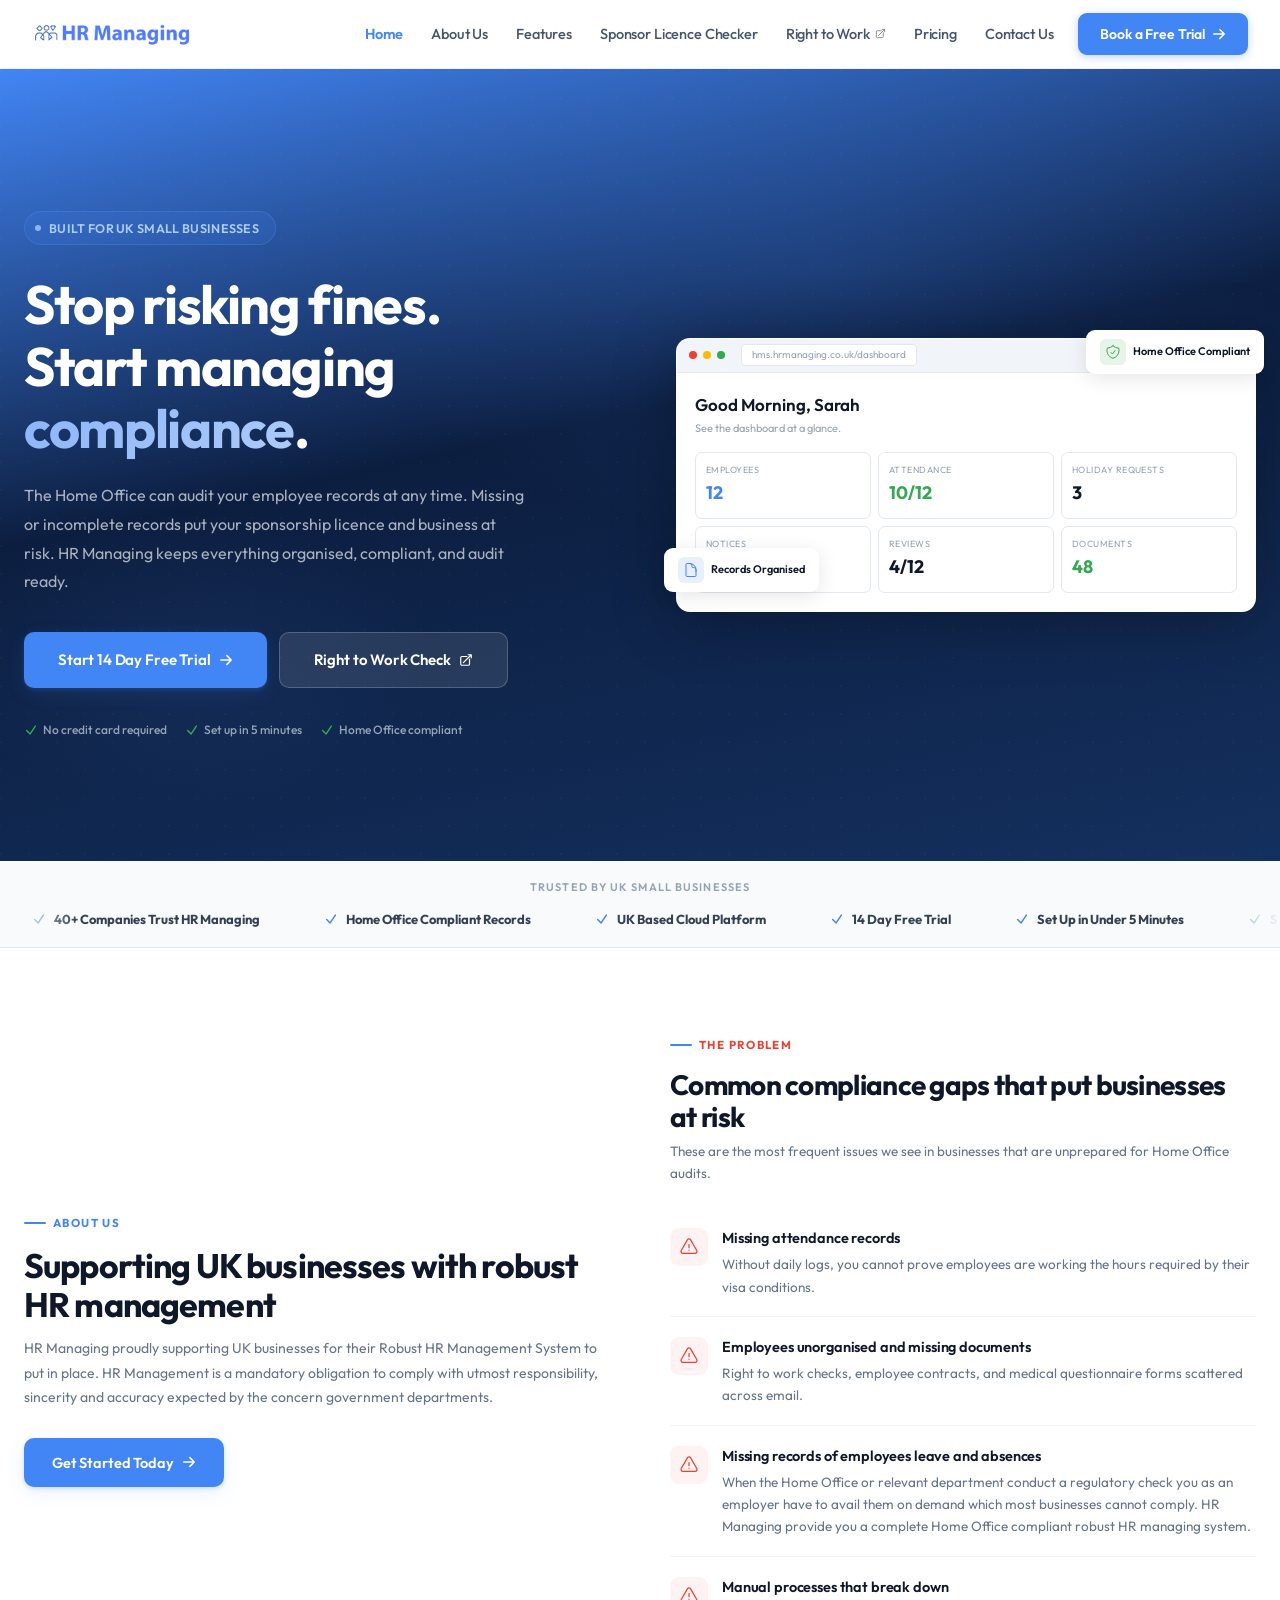
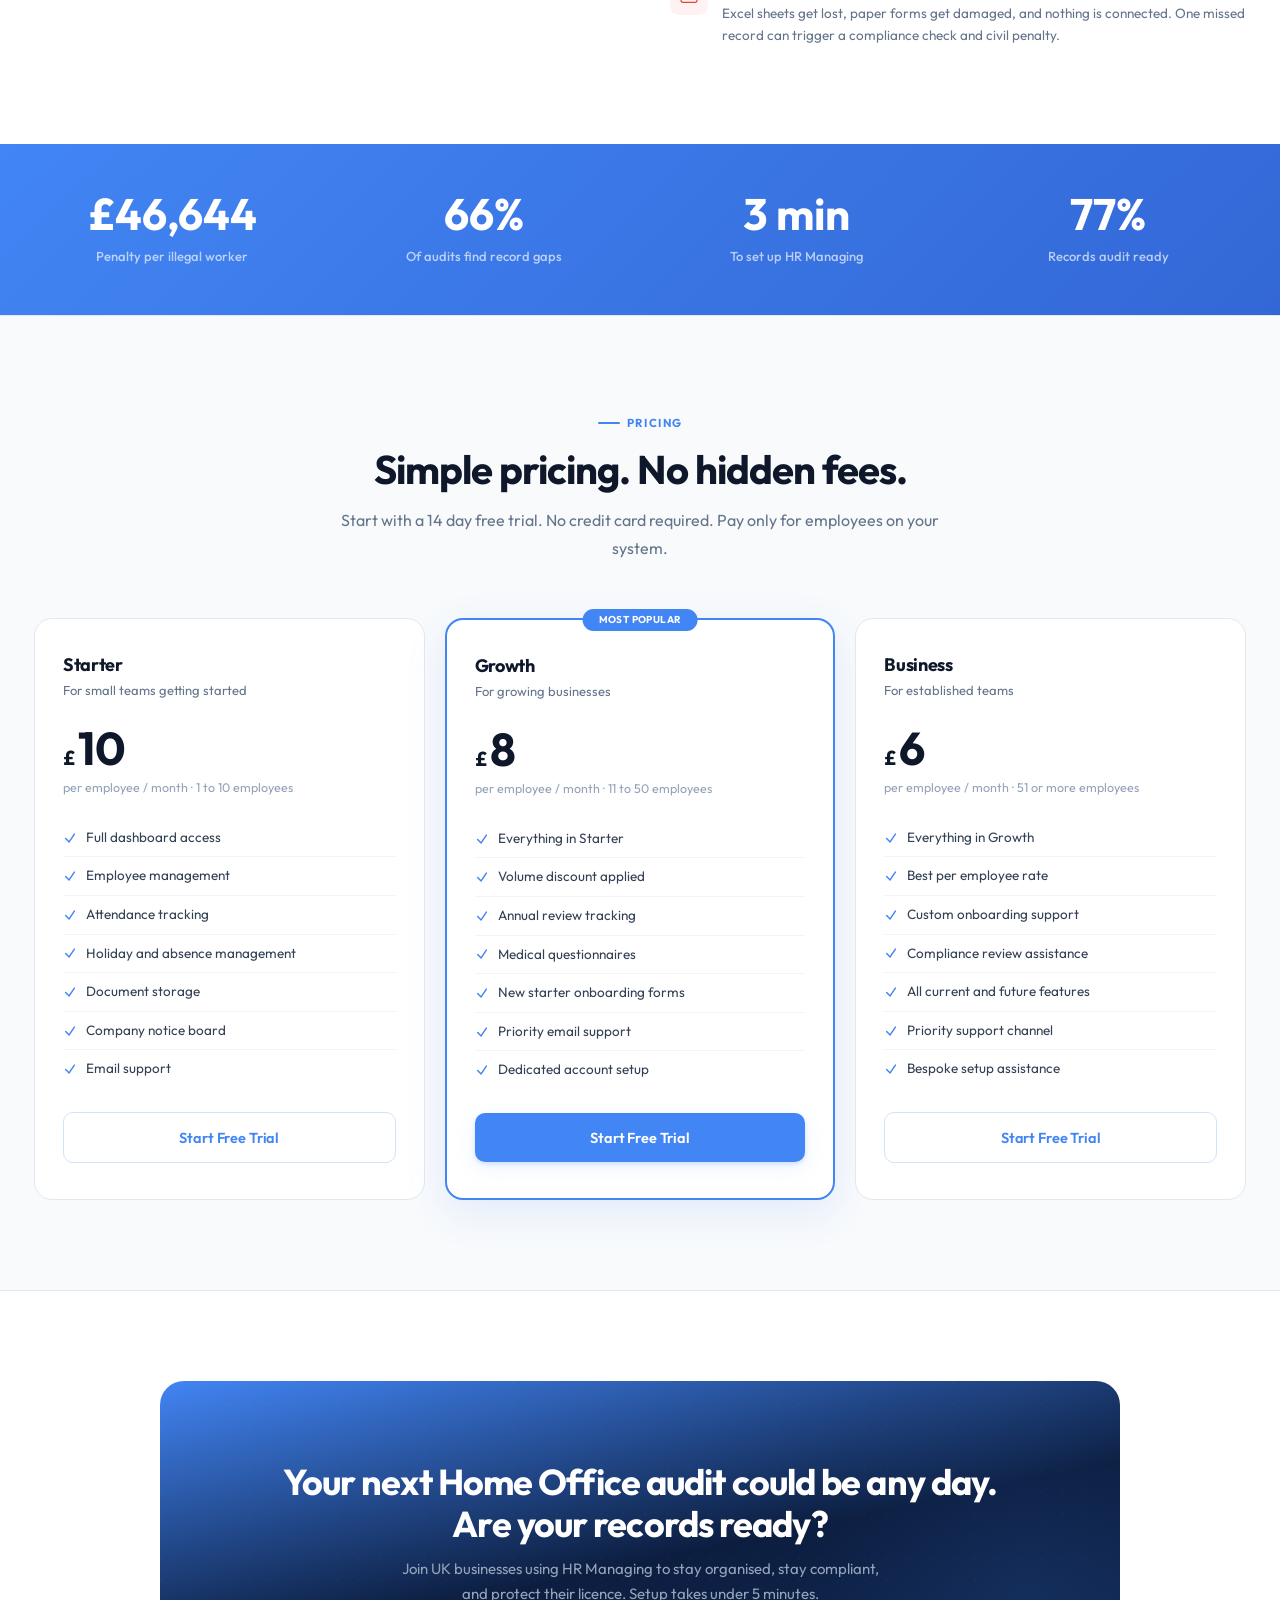
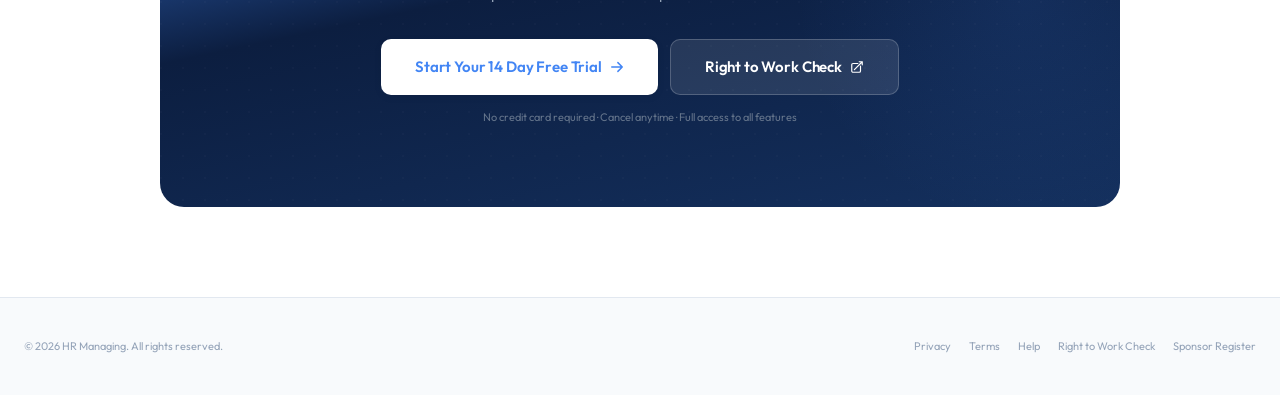
==== index.html @ 63aac0b7 "changed the tittle" ====
<!DOCTYPE html>
<html lang="en">
<head>
<meta charset="UTF-8">
<meta name="viewport" content="width=device-width, initial-scale=1.0">
<meta name="description" content="HR Managing - Home Office Compliant HR Software for UK Small Businesses. Track employees, attendance, holidays, and documents in one simple dashboard.">
<title>HR Managing - Home Office Compliant HR Software Built to support UK businesses</title>

<link rel="icon" href="favicon.png">

<!-- FONTS: Outfit — premium geometric sans, distinctive character similar to Qatar Airways' Jotia -->
<link rel="preconnect" href="https://fonts.googleapis.com">
<link rel="preconnect" href="https://fonts.gstatic.com" crossorigin>
<link href="https://fonts.googleapis.com/css2?family=Outfit:wght@300;400;500;600;700;800&display=swap" rel="stylesheet">

<link rel="stylesheet" href="css/style.css">
</head>
<body>

<!-- ═══════════════════════════════════════════════════════════
     SVG ICON DEFINITIONS (reusable via <use>)
     ═══════════════════════════════════════════════════════════ -->
<svg style="display:none" xmlns="http://www.w3.org/2000/svg">
  <symbol id="i-check" viewBox="0 0 24 24" fill="none" stroke="currentColor" stroke-width="2.5" stroke-linecap="round" stroke-linejoin="round"><path d="M4.5 12.75l6 6 9-13.5"/></symbol>
  <symbol id="i-arrow" viewBox="0 0 24 24" fill="none" stroke="currentColor" stroke-width="2.5" stroke-linecap="round" stroke-linejoin="round"><path d="M13.5 4.5L21 12m0 0l-7.5 7.5M21 12H3"/></symbol>
  <symbol id="i-ext" viewBox="0 0 24 24" fill="none" stroke="currentColor" stroke-width="2" stroke-linecap="round" stroke-linejoin="round"><path d="M13.5 6H5.25A2.25 2.25 0 003 8.25v10.5A2.25 2.25 0 005.25 21h10.5A2.25 2.25 0 0018 18.75V10.5m-10.5 6L21 3m0 0h-5.25M21 3v5.25"/></symbol>
  <symbol id="i-chev" viewBox="0 0 24 24" fill="none" stroke="currentColor" stroke-width="2" stroke-linecap="round" stroke-linejoin="round"><path d="M19.5 8.25l-7.5 7.5-7.5-7.5"/></symbol>
  <symbol id="i-warn" viewBox="0 0 24 24" fill="none" stroke="currentColor" stroke-width="1.5" stroke-linecap="round" stroke-linejoin="round"><path d="M12 9v3.75m-9.303 3.376c-.866 1.5.217 3.374 1.948 3.374h14.71c1.73 0 2.813-1.874 1.948-3.374L13.949 3.378c-.866-1.5-3.032-1.5-3.898 0L2.697 16.126zM12 15.75h.007v.008H12v-.008z"/></symbol>
  <symbol id="i-shield" viewBox="0 0 24 24" fill="none" stroke="currentColor" stroke-width="1.5" stroke-linecap="round" stroke-linejoin="round"><path d="M9 12.75L11.25 15 15 9.75m-3-7.036A11.959 11.959 0 013.598 6 11.99 11.99 0 003 9.749c0 5.592 3.824 10.29 9 11.623 5.176-1.332 9-6.03 9-11.622 0-1.31-.21-2.571-.598-3.751h-.152c-3.196 0-6.1-1.248-8.25-3.285z"/></symbol>
  <symbol id="i-doc" viewBox="0 0 24 24" fill="none" stroke="currentColor" stroke-width="1.5" stroke-linecap="round" stroke-linejoin="round"><path d="M19.5 14.25v-2.625a3.375 3.375 0 00-3.375-3.375h-1.5A1.125 1.125 0 0113.5 7.125v-1.5a3.375 3.375 0 00-3.375-3.375H8.25m2.25 0H5.625c-.621 0-1.125.504-1.125 1.125v17.25c0 .621.504 1.125 1.125 1.125h12.75c.621 0 1.125-.504 1.125-1.125V11.25a9 9 0 00-9-9z"/></symbol>
  <symbol id="i-employees" viewBox="0 0 24 24" fill="none" stroke="currentColor" stroke-width="1.5" stroke-linecap="round" stroke-linejoin="round"><path d="M15 19.128a9.38 9.38 0 002.625.372 9.337 9.337 0 004.121-.952 4.125 4.125 0 00-7.533-2.493M15 19.128v-.003c0-1.113-.285-2.16-.786-3.07M15 19.128v.106A12.318 12.318 0 018.624 21c-2.331 0-4.512-.645-6.374-1.766l-.001-.109a6.375 6.375 0 0111.964-3.07M12 6.375a3.375 3.375 0 11-6.75 0 3.375 3.375 0 016.75 0zm8.25 2.25a2.625 2.625 0 11-5.25 0 2.625 2.625 0 015.25 0z"/></symbol>
  <symbol id="i-clock" viewBox="0 0 24 24" fill="none" stroke="currentColor" stroke-width="1.5" stroke-linecap="round" stroke-linejoin="round"><path d="M12 6v6h4.5m4.5 0a9 9 0 11-18 0 9 9 0 0118 0z"/></symbol>
  <symbol id="i-calendar" viewBox="0 0 24 24" fill="none" stroke="currentColor" stroke-width="1.5" stroke-linecap="round" stroke-linejoin="round"><path d="M6.75 3v2.25M17.25 3v2.25M3 18.75V7.5a2.25 2.25 0 012.25-2.25h13.5A2.25 2.25 0 0121 7.5v11.25m-18 0A2.25 2.25 0 005.25 21h13.5A2.25 2.25 0 0021 18.75m-18 0v-7.5A2.25 2.25 0 015.25 9h13.5A2.25 2.25 0 0121 11.25v7.5"/></symbol>
  <symbol id="i-review" viewBox="0 0 24 24" fill="none" stroke="currentColor" stroke-width="1.5" stroke-linecap="round" stroke-linejoin="round"><path d="M9 12.75L11.25 15 15 9.75M21 12c0 1.268-.63 2.39-1.593 3.068a3.745 3.745 0 01-1.043 3.296 3.745 3.745 0 01-3.296 1.043A3.745 3.745 0 0112 21c-1.268 0-2.39-.63-3.068-1.593a3.746 3.746 0 01-3.296-1.043 3.745 3.745 0 01-1.043-3.296A3.745 3.745 0 013 12c0-1.268.63-2.39 1.593-3.068a3.745 3.745 0 011.043-3.296 3.746 3.746 0 013.296-1.043A3.746 3.746 0 0112 3c1.268 0 2.39.63 3.068 1.593a3.746 3.746 0 013.296 1.043 3.746 3.746 0 011.043 3.296A3.745 3.745 0 0121 12z"/></symbol>
  <symbol id="i-medical" viewBox="0 0 24 24" fill="none" stroke="currentColor" stroke-width="1.5" stroke-linecap="round" stroke-linejoin="round"><path d="M21 8.25c0-2.485-2.099-4.5-4.688-4.5-1.935 0-3.597 1.126-4.312 2.733-.715-1.607-2.377-2.733-4.313-2.733C5.1 3.75 3 5.765 3 8.25c0 7.22 9 12 9 12s9-4.78 9-12z"/></symbol>
  <symbol id="i-notice" viewBox="0 0 24 24" fill="none" stroke="currentColor" stroke-width="1.5" stroke-linecap="round" stroke-linejoin="round"><path d="M10.34 15.84c-.688-.06-1.386-.09-2.09-.09H7.5a4.5 4.5 0 110-9h.75c.704 0 1.402-.03 2.09-.09m0 9.18c.253.962.584 1.892.985 2.783.247.55.06 1.21-.463 1.511l-.657.38c-.551.318-1.26.117-1.527-.461a20.845 20.845 0 01-1.44-4.282m3.102.069a18.03 18.03 0 01-.59-4.59c0-1.586.205-3.124.59-4.59m0 9.18a23.848 23.848 0 018.835 2.535M10.34 6.66a23.847 23.847 0 008.835-2.535m0 0A23.74 23.74 0 0018.795 3m.38 1.125a23.91 23.91 0 011.014 5.395m-1.014 8.855c-.118.38-.245.754-.38 1.125m.38-1.125a23.91 23.91 0 001.014-5.395m0-3.46c.495.413.811 1.035.811 1.73 0 .695-.316 1.317-.811 1.73m0-3.46a24.347 24.347 0 010 3.46"/></symbol>
  <symbol id="i-star" viewBox="0 0 24 24" fill="currentColor"><path d="M12 2l3.09 6.26L22 9.27l-5 4.87 1.18 6.88L12 17.77l-6.18 3.25L7 14.14 2 9.27l6.91-1.01L12 2z"/></symbol>
  <symbol id="i-quote" viewBox="0 0 24 24" fill="currentColor" opacity=".07"><path d="M14.017 21v-7.391c0-5.704 3.731-9.57 8.983-10.609l.995 2.151c-2.432.917-3.995 3.638-3.995 5.849h4v10H14.017zM0 21v-7.391c0-5.704 3.731-9.57 8.983-10.609l.995 2.151C7.546 6.068 5.983 8.789 5.983 11H10v10H0z"/></symbol>
  <symbol id="i-menu" viewBox="0 0 24 24" fill="none" stroke="currentColor" stroke-width="2" stroke-linecap="round" stroke-linejoin="round"><path d="M3.75 6.75h16.5M3.75 12h16.5m-16.5 5.25h16.5"/></symbol>
  <symbol id="i-close" viewBox="0 0 24 24" fill="none" stroke="currentColor" stroke-width="2" stroke-linecap="round" stroke-linejoin="round"><path d="M6 18L18 6M6 6l12 12"/></symbol>
</svg>

<!-- ═══════════════ NAV ═══════════════ -->
<nav class="nav">
  <div class="nav-in">
    <a href="index.html" class="logo">
      <img id="site-logo" src="logo.png" alt="HR Managing Logo" class="logo-img">
    </a>
    <div class="nav-links">
      <a href="index.html" class="nl active">Home</a>
      <a href="about.html" class="nl">About Us</a>
      <a href="features.html" class="nl">Features</a>
      <a href="sponsor-checker.html" class="nl">Sponsor Licence Checker</a>
      <a href="https://user-auth.apply-to-visit-or-stay-in-the-uk.homeoffice.gov.uk/auth/realms/ExternalChecker/protocol/openid-connect/auth?redirect_uri=https%3A%2F%2Fright-to-work.service.gov.uk%2Frtw-view%2Fchecker-details%2Fredirection&state=46e5a3be7d4324e58a7e73ad641fcfc8&client_id=external-checker-rtwr&nonce=197c39160ec27401a6d055d435554153&response_type=code&scope=openid%20email%20profile" class="nl" target="_blank" rel="noopener noreferrer">Right to Work <svg width="11" height="11"><use href="#i-ext"/></svg></a>
      <a href="#pricing" class="nl">Pricing</a>
      <a href="contact.html" class="nl">Contact Us</a>
      <a href="https://hms.hrmanaging.co.uk/company-request" class="nav-cta" target="_blank" rel="noopener">Book a Free Trial <svg width="14" height="14"><use href="#i-arrow"/></svg></a>
    </div>
    <button class="mob-tog" onclick="document.getElementById('mob-menu').classList.add('open')" aria-label="Open menu">
      <svg width="22" height="22"><use href="#i-menu"/></svg>
    </button>
  </div>
</nav>

<!-- Mobile menu -->
<div id="mob-menu" class="mob-menu">
  <div class="mob-hdr">
    <div class="logo-text">HR<span>Managing</span></div>
    <button class="mob-close" onclick="document.getElementById('mob-menu').classList.remove('open')" aria-label="Close menu">
      <svg width="22" height="22"><use href="#i-close"/></svg>
    </button>
  </div>
  <a href="index.html" onclick="document.getElementById('mob-menu').classList.remove('open')">Home</a>
  <a href="about.html" onclick="document.getElementById('mob-menu').classList.remove('open')">About Us</a>
  <a href="features.html" onclick="document.getElementById('mob-menu').classList.remove('open')">Features</a>
  <a href="sponsor-checker.html" onclick="document.getElementById('mob-menu').classList.remove('open')">Sponsor Licence Checker</a>
  <a href="https://user-auth.apply-to-visit-or-stay-in-the-uk.homeoffice.gov.uk/auth/realms/ExternalChecker/protocol/openid-connect/auth?redirect_uri=https%3A%2F%2Fright-to-work.service.gov.uk%2Frtw-view%2Fchecker-details%2Fredirection&state=46e5a3be7d4324e58a7e73ad641fcfc8&client_id=external-checker-rtwr&nonce=197c39160ec27401a6d055d435554153&response_type=code&scope=openid%20email%20profile" target="_blank" rel="noopener noreferrer" onclick="document.getElementById('mob-menu').classList.remove('open')">Right to Work ↗</a>
  <a href="#pricing" onclick="document.getElementById('mob-menu').classList.remove('open')">Pricing</a>
  <a href="contact.html" onclick="document.getElementById('mob-menu').classList.remove('open')">Contact Us</a>
  <a href="https://hms.hrmanaging.co.uk/company-request" target="_blank" rel="noopener" style="color:var(--b600);font-weight:700">Book a Free Trial</a>
</div>

<!-- ═══════════════ HERO ═══════════════ -->
<section class="hero">
  <div class="hero-in">
    <div>
      <div class="hero-badge reveal"><div class="hero-dot"></div>Built for UK Small Businesses</div>
      <h1 class="reveal" style="transition-delay:.08s">Stop risking fines.<br>Start managing <em>compliance</em>.</h1>
      <p class="hero-sub reveal" style="transition-delay:.16s">The Home Office can audit your employee records at any time. Missing or incomplete records put your sponsorship licence and business at risk. HR Managing keeps everything organised, compliant, and audit ready.</p>
      <div class="hero-ctas reveal" style="transition-delay:.24s">
        <a href="https://hms.hrmanaging.co.uk/company-request" class="btn bp bl" target="_blank" rel="noopener">Start 14 Day Free Trial <svg width="14" height="14"><use href="#i-arrow"/></svg></a>
        <a href="https://user-auth.apply-to-visit-or-stay-in-the-uk.homeoffice.gov.uk/auth/realms/ExternalChecker/protocol/openid-connect/auth?redirect_uri=https%3A%2F%2Fright-to-work.service.gov.uk%2Frtw-view%2Fchecker-details%2Fredirection&state=46e5a3be7d4324e58a7e73ad641fcfc8&client_id=external-checker-rtwr&nonce=197c39160ec27401a6d055d435554153&response_type=code&scope=openid%20email%20profile" class="btn bg bl" target="_blank" rel="noopener">Right to Work Check <svg width="14" height="14"><use href="#i-ext"/></svg></a>
      </div>
      <div class="hero-trust reveal" style="transition-delay:.32s">
        <div class="ht-item"><svg width="14" height="14"><use href="#i-check"/></svg> No credit card required</div>
        <div class="ht-item"><svg width="14" height="14"><use href="#i-check"/></svg> Set up in 5 minutes</div>
        <div class="ht-item"><svg width="14" height="14"><use href="#i-check"/></svg> Home Office compliant</div>
      </div>
    </div>
    <div class="reveal from-right" style="transition-delay:.12s">
      <div class="hero-vis">
        <div class="hf hf1"><div class="hfi" style="background:#E6F4EA;color:#34A853"><svg width="16" height="16"><use href="#i-shield"/></svg></div>Home Office Compliant</div>
        <div class="hf hf2"><div class="hfi" style="background:#E8F0FE;color:#4285F4"><svg width="16" height="16"><use href="#i-doc"/></svg></div>Records Organised</div>
        <div class="mockup">
          <div class="mk-bar">
            <div class="mk-dot" style="background:#EA4335"></div>
            <div class="mk-dot" style="background:#FBBC04"></div>
            <div class="mk-dot" style="background:#34A853"></div>
            <div class="mk-url">hms.hrmanaging.co.uk/dashboard</div>
          </div>
          <div class="mk-body">
            <div class="mk-greet">Good Morning, Sarah</div>
            <div class="mk-sub">See the dashboard at a glance.</div>
            <div class="mk-grid">
              <div class="mk-card"><div class="mk-card-l">Employees</div><div class="mk-card-v mc-b">12</div></div>
              <div class="mk-card"><div class="mk-card-l">Attendance</div><div class="mk-card-v mc-g">10/12</div></div>
              <div class="mk-card"><div class="mk-card-l">Holiday Requests</div><div class="mk-card-v">3</div></div>
              <div class="mk-card"><div class="mk-card-l">Notices</div><div class="mk-card-v mc-b">2</div></div>
              <div class="mk-card"><div class="mk-card-l">Reviews</div><div class="mk-card-v">4/12</div></div>
              <div class="mk-card"><div class="mk-card-l">Documents</div><div class="mk-card-v mc-g">48</div></div>
            </div>
          </div>
        </div>
      </div>
    </div>
  </div>
</section>

<!-- ═══════════════ TRUST SLIDER ═══════════════ -->
<div class="trust-bar">
  <div class="trust-label">Trusted by UK Small Businesses</div>
  <div style="overflow:hidden">
    <div class="trust-track" id="trust-track"></div>
  </div>
</div>


<!-- ═══════════════ PROBLEM SECTION ═══════════════ -->
<section class="prob-sec" id="about">
  <div class="prob-in">
    <div class="prob-grid">
      <div class="reveal from-right">
        <div class="sec-tag">About Us</div>
        <h2 style="font-size:clamp(22px,3vw,34px);margin-bottom:12px">Supporting UK businesses with robust HR management</h2>
        <p style="font-size:14px;line-height:1.75;color:var(--s500);margin-bottom:28px">HR Managing proudly supporting UK businesses for their Robust HR Management System to put in place. HR Management is a mandatory obligation to comply with utmost responsibility, sincerity and accuracy expected by the concern government departments.</p>
        <a href="https://hms.hrmanaging.co.uk/company-request" class="btn bp" target="_blank" rel="noopener">Get Started Today <svg width="14" height="14"><use href="#i-arrow"/></svg></a>
      </div>
      <div>
        <!-- "THE PROBLEM" heading on the right column above problem items -->
        <div class="prob-right-hdr reveal">
          <div class="sec-tag" style="color:var(--red)">The Problem</div>
          <h3>Common compliance gaps that put businesses at risk</h3>
          <p>These are the most frequent issues we see in businesses that are unprepared for Home Office audits.</p>
        </div>
        <ul class="prob-list" id="prob-list"></ul>
      </div>
    </div>
  </div>
</section>

<!-- ═══════════════ STATS ═══════════════ -->
<div class="stats">
  <div class="stats-in">
    <div class="stat-card reveal"><div class="stat-num" data-count="60000" data-prefix="£">£0</div><div class="stat-label">Penalty per illegal worker</div></div>
    <div class="stat-card reveal" style="transition-delay:.1s"><div class="stat-num" data-count="85" data-suffix="%">0%</div><div class="stat-label">Of audits find record gaps</div></div>
    <div class="stat-card reveal" style="transition-delay:.2s"><div class="stat-num" data-count="5" data-suffix=" min">0 min</div><div class="stat-label">To set up HR Managing</div></div>
    <div class="stat-card reveal" style="transition-delay:.3s"><div class="stat-num" data-count="100" data-suffix="%">0%</div><div class="stat-label">Records audit ready</div></div>
  </div>
</div>









<!-- ═══════════════ PRICING ═══════════════ -->
<div class="sec-bg" id="pricing">
  <div class="sec">
    <div class="sec-hdr reveal">
      <div class="sec-tag">Pricing</div>
      <h2>Simple pricing. No hidden fees.</h2>
      <p>Start with a 14 day free trial. No credit card required. Pay only for employees on your system.</p>
    </div>
    <div class="pg" id="price-grid"></div>
  </div>
</div>



<!-- ═══════════════ CTA ═══════════════ -->
<section class="cta-sec" id="contact">
  <div class="cta-box reveal from-scale">
    <h2>Your next Home Office audit could be any day.<br>Are your records ready?</h2>
    <p>Join UK businesses using HR Managing to stay organised, stay compliant, and protect their licence. Setup takes under 5 minutes.</p>
    <div class="cta-btns">
      <a href="https://hms.hrmanaging.co.uk/company-request" class="btn bw bl" target="_blank" rel="noopener">Start Your 14 Day Free Trial <svg width="14" height="14"><use href="#i-arrow"/></svg></a>
      <a href="https://user-auth.apply-to-visit-or-stay-in-the-uk.homeoffice.gov.uk/auth/realms/ExternalChecker/protocol/openid-connect/auth?redirect_uri=https%3A%2F%2Fright-to-work.service.gov.uk%2Frtw-view%2Fchecker-details%2Fredirection&state=46e5a3be7d4324e58a7e73ad641fcfc8&client_id=external-checker-rtwr&nonce=197c39160ec27401a6d055d435554153&response_type=code&scope=openid%20email%20profile" class="btn bg bl" target="_blank" rel="noopener noreferrer">Right to Work Check <svg width="12" height="12"><use href="#i-ext"/></svg></a>
    </div>
    <div class="cta-note">No credit card required · Cancel anytime · Full access to all features</div>
  </div>
</section>

<!-- ═══════════════ FOOTER ═══════════════ -->
<footer class="footer">
  <div class="footer-in">
    <p>&copy; 2026 HR Managing. All rights reserved.</p>
    <div class="footer-links">
      <a href="privacy.html">Privacy</a>
      <a href="terms.html">Terms</a>
      <a href="help.html">Help</a>
      <a href="https://user-auth.apply-to-visit-or-stay-in-the-uk.homeoffice.gov.uk/auth/realms/ExternalChecker/protocol/openid-connect/auth?redirect_uri=https%3A%2F%2Fright-to-work.service.gov.uk%2Frtw-view%2Fchecker-details%2Fredirection&state=46e5a3be7d4324e58a7e73ad641fcfc8&client_id=external-checker-rtwr&nonce=197c39160ec27401a6d055d435554153&response_type=code&scope=openid%20email%20profile" target="_blank">Right to Work Check</a>
      <a href="https://www.gov.uk/government/publications/register-of-licensed-sponsors-workers" target="_blank">Sponsor Register</a>
    </div>
  </div>
</footer>

<script src="js/main.js"></script>
</body>
</html>
---- css/style.css ----
/* ═══════════════════════════════════════════════════════
   CSS VARIABLES
   ═══════════════════════════════════════════════════════ */
:root {
  /* FONTS: Outfit — premium geometric sans, chosen for its distinctive character similar to Qatar Airways' Jotia */
  --fb: 'Outfit', -apple-system, BlinkMacSystemFont, sans-serif;
  --fd: 'Outfit', sans-serif;

  /* Google Blue #4285F4 primary palette */
  --b600: #4285F4; --b700: #3367D6; --b500: #5E97F6; --b400: #8AB4F8;
  --b300: #AECBFA; --b200: #D2E3FC; --b100: #E8F0FE; --b50: #F1F6FE;
  --b950: #4285F4; --b900: #0D1D3D;
  --s900: #0f172a; --s800: #1e293b; --s700: #334155; --s600: #475569;
  --s500: #64748b; --s400: #94a3b8; --s300: #cbd5e1; --s200: #e2e8f0;
  --s100: #f1f5f9; --s50: #f8fafc;
  /* Google secondary colours */
  --amber: #FBBC04; --green: #34A853; --red: #EA4335; --w: #ffffff;
}

/* ═══════════════════════════════════════════════════════
   RESET & BASE
   ═══════════════════════════════════════════════════════ */
*, *::before, *::after { margin: 0; padding: 0; box-sizing: border-box; }
html { scroll-behavior: smooth; scroll-padding-top: 70px; }
body {
  font-family: var(--fb); color: var(--s900); background: var(--w);
  overflow-x: hidden; -webkit-font-smoothing: antialiased; font-weight: 400;
  line-height: 1.6; font-size: 16px;
}
h1, h2, h3 { font-family: var(--fd); font-weight: 700; letter-spacing: -0.025em; line-height: 1.15; }
h4 { font-family: var(--fd); font-weight: 600; letter-spacing: -0.01em; }
a { color: inherit; }
img { max-width: 100%; display: block; }

/* ═══════════════════════════════════════════════════════
   SCROLL REVEAL ANIMATION
   ═══════════════════════════════════════════════════════ */
.reveal {
  opacity: 0; transform: translateY(44px);
  transition: opacity 0.85s cubic-bezier(.16,1,.3,1), transform 0.85s cubic-bezier(.16,1,.3,1);
}
.reveal.from-left { transform: translateX(-44px); }
.reveal.from-right { transform: translateX(44px); }
.reveal.from-scale { transform: scale(0.94); }
.reveal.visible { opacity: 1; transform: translate(0,0) scale(1); }

/* ═══════════════════════════════════════════════════════
   NAV
   ═══════════════════════════════════════════════════════ */
.nav {
  position: sticky; top: 0; z-index: 200;
  background: rgba(255,255,255,0.95); backdrop-filter: blur(20px);
  border-bottom: 1px solid rgba(0,0,0,0.06); transition: box-shadow .3s;
}
.nav.scrolled { box-shadow: 0 1px 24px rgba(0,0,0,0.07); }
.nav-in {
  max-width: 1280px; margin: 0 auto; padding: 0 32px;
  height: 68px; display: flex; align-items: center; justify-content: space-between;
}

.logo { display: flex; align-items: center; gap: 10px; text-decoration: none; flex-shrink: 0; }
.logo-img { height: 36px; width: auto; object-fit: contain; border-radius: 8px; }
.logo-text { font-family: var(--fd); font-weight: 700; font-size: 20px; color: var(--s900); white-space: nowrap; }
.logo-text span { color: var(--b600); }

.nav-links { display: flex; align-items: center; gap: 2px; }
.nl {
  font-size: 14.5px; font-weight: 500; color: var(--s600); text-decoration: none;
  padding: 7px 13px; border-radius: 8px; transition: all .2s; white-space: nowrap;
  display: inline-flex; align-items: center; gap: 5px; letter-spacing: -0.01em;
}
.nl:hover { color: var(--b600); background: var(--b50); }
.nl.active { color: var(--b600); font-weight: 600; }
.nl svg { width: 11px; height: 11px; opacity: 0.7; }

.nav-cta {
  display: inline-flex; align-items: center; gap: 7px;
  padding: 10px 22px; border-radius: 9px; font-family: var(--fb);
  font-size: 14px; font-weight: 600; text-decoration: none;
  background: var(--b600); color: white; margin-left: 10px;
  transition: all .25s cubic-bezier(.16,1,.3,1);
  box-shadow: 0 2px 8px rgba(66,133,244,.35); border: none; cursor: pointer;
  letter-spacing: -0.01em;
}
.nav-cta:hover { background: var(--b700); transform: translateY(-1px); box-shadow: 0 6px 20px rgba(66,133,244,.4); }
.nav-cta svg { width: 14px; height: 14px; }

.mob-tog { display: none; background: none; border: none; cursor: pointer; color: var(--s700); padding: 4px; }
.mob-menu {
  display: none; position: fixed; inset: 0; background: white; z-index: 300;
  padding: 24px; flex-direction: column; overflow-y: auto;
}
.mob-menu.open { display: flex; }
.mob-hdr { display: flex; justify-content: space-between; align-items: center; margin-bottom: 24px; }
.mob-menu a { display: block; padding: 15px 0; font-size: 16px; font-weight: 500; color: var(--s700); text-decoration: none; border-bottom: 1px solid var(--s100); letter-spacing: -0.01em; }
.mob-close { background: none; border: none; cursor: pointer; color: var(--s700); }

/* ═══════════════════════════════════════════════════════
   BUTTONS
   ═══════════════════════════════════════════════════════ */
.btn {
  display: inline-flex; align-items: center; gap: 8px;
  padding: 13px 28px; border-radius: 10px; font-family: var(--fb);
  font-size: 14.5px; font-weight: 600; text-decoration: none; cursor: pointer;
  border: none; transition: all .3s cubic-bezier(.16,1,.3,1); letter-spacing: -0.01em;
}
.btn svg { width: 14px; height: 14px; }
.bp { background: var(--b600); color: white; box-shadow: 0 2px 4px rgba(66,133,244,.2), 0 6px 20px rgba(66,133,244,.1); }
.bp:hover { background: var(--b700); transform: translateY(-2px); box-shadow: 0 4px 12px rgba(66,133,244,.3), 0 12px 32px rgba(66,133,244,.15); }
.bo { background: transparent; color: var(--b600); border: 1.5px solid var(--b200); }
.bo:hover { border-color: var(--b600); background: var(--b50); transform: translateY(-1px); }
.bw { background: white; color: var(--b600); box-shadow: 0 2px 8px rgba(0,0,0,.06); }
.bw:hover { transform: translateY(-2px); box-shadow: 0 6px 24px rgba(0,0,0,.1); }
.bg { background: rgba(255,255,255,.1); color: white; border: 1px solid rgba(255,255,255,.2); }
.bg:hover { background: rgba(255,255,255,.18); }
.bl { padding: 15px 34px; font-size: 15px; border-radius: 10px; }

/* ═══════════════════════════════════════════════════════
   HERO
   ═══════════════════════════════════════════════════════ */
.hero {
  position: relative; padding: 80px 24px 60px;
  background: linear-gradient(168deg, var(--b950) 0%, #0c1e40 45%, #14305e 100%);
  overflow: hidden; min-height: 88vh; display: flex; align-items: center;
}
.hero::before {
  content: ''; position: absolute; inset: 0;
  background: radial-gradient(ellipse 55% 50% at 65% 25%, rgba(66,133,244,.14) 0%, transparent 70%),
              radial-gradient(ellipse 35% 35% at 15% 75%, rgba(94,151,246,.07) 0%, transparent 55%);
}
.hero::after {
  content: ''; position: absolute; inset: 0;
  background-image: radial-gradient(circle at 1px 1px, rgba(255,255,255,.025) 1px, transparent 0);
  background-size: 28px 28px;
}
.hero-in {
  max-width: 1260px; margin: 0 auto; width: 100%;
  display: grid; grid-template-columns: 1fr 1fr; gap: 72px;
  align-items: center; position: relative; z-index: 1;
}
.hero-badge {
  display: inline-flex; align-items: center; gap: 8px;
  padding: 6px 16px 6px 10px; border-radius: 100px;
  background: rgba(66,133,244,.15); border: 1px solid rgba(94,151,246,.25);
  font-size: 12.5px; font-weight: 600; color: var(--b300); margin-bottom: 28px;
  letter-spacing: .025em; text-transform: uppercase;
}
.hero-dot {
  width: 6px; height: 6px; border-radius: 50%; background: var(--b400);
  animation: dp 2s infinite;
}
@keyframes dp { 0%,100%{opacity:1;transform:scale(1);} 50%{opacity:.3;transform:scale(.7);} }

.hero h1 { font-size: clamp(32px, 4.6vw, 54px); color: white; margin-bottom: 22px; line-height: 1.15; }
.hero h1 em {
  font-style: normal;
  background: linear-gradient(135deg, var(--b400), var(--b300));
  -webkit-background-clip: text; -webkit-text-fill-color: transparent; background-clip: text;
}
.hero-sub { font-size: 16px; line-height: 1.8; color: rgba(255,255,255,0.65); margin-bottom: 36px; max-width: 500px; font-weight: 400; }
.hero-ctas { display: flex; gap: 12px; flex-wrap: wrap; }
.hero-trust { margin-top: 32px; display: flex; align-items: center; gap: 18px; flex-wrap: wrap; }
.ht-item { display: flex; align-items: center; gap: 5px; font-size: 12px; color: var(--s400); font-weight: 500; }
.ht-item svg { color: var(--green); width: 14px; height: 14px; }

/* Hero mockup */
.hero-vis { position: relative; }
.mockup {
  width: 100%; border-radius: 14px; background: white;
  box-shadow: 0 8px 64px rgba(0,0,0,.3); overflow: hidden;
  border: 1px solid rgba(255,255,255,.08);
}
.mk-bar {
  height: 34px; background: var(--s100); border-bottom: 1px solid var(--s200);
  display: flex; align-items: center; padding: 0 12px; gap: 6px;
}
.mk-dot { width: 8px; height: 8px; border-radius: 50%; }
.mk-url {
  margin-left: 10px; font-size: 10px; color: var(--s400);
  background: white; padding: 2px 10px; border-radius: 4px; border: 1px solid var(--s200);
}
.mk-body { padding: 18px; }
.mk-greet { font-family: var(--fd); font-size: 17px; font-weight: 600; color: var(--s900); margin-bottom: 2px; }
.mk-sub { font-size: 11px; color: var(--s400); margin-bottom: 14px; }
.mk-grid { display: grid; grid-template-columns: repeat(3, 1fr); gap: 7px; }
.mk-card { padding: 10px; border-radius: 7px; border: 1px solid var(--s200); }
.mk-card-l { font-size: 9px; color: var(--s400); text-transform: uppercase; letter-spacing: .05em; margin-bottom: 2px; }
.mk-card-v { font-size: 18px; font-weight: 700; }
.mc-b { color: var(--b600); }
.mc-g { color: var(--green); }

.hf {
  position: absolute; padding: 9px 14px; border-radius: 9px; background: white;
  box-shadow: 0 4px 20px rgba(0,0,0,.1); font-size: 11px; font-weight: 600;
  display: flex; align-items: center; gap: 7px; animation: hfl 4s ease-in-out infinite;
}
.hf1 { top: -8px; right: -8px; }
.hf2 { bottom: 20px; left: -12px; animation-delay: 2s; }
@keyframes hfl { 0%,100%{transform:translateY(0);} 50%{transform:translateY(-10px);} }
.hfi {
  width: 26px; height: 26px; border-radius: 6px;
  display: flex; align-items: center; justify-content: center;
}
.hfi svg { width: 16px; height: 16px; }

/* ═══════════════════════════════════════════════════════
   TRUST SLIDER
   ═══════════════════════════════════════════════════════ */
.trust-bar { background: var(--s50); border-bottom: 1px solid var(--s200); padding: 18px 0; overflow: hidden; position: relative; }
.trust-bar::before, .trust-bar::after { content:''; position:absolute; top:0; bottom:0; width:80px; z-index:2; pointer-events:none; }
.trust-bar::before { left:0; background:linear-gradient(90deg, var(--s50), transparent); }
.trust-bar::after { right:0; background:linear-gradient(-90deg, var(--s50), transparent); }
.trust-label { text-align:center; font-size:11px; font-weight:600; color:var(--s400); text-transform:uppercase; letter-spacing:.1em; margin-bottom:12px; }
.trust-track { display:flex; animation:scrollL 35s linear infinite; width:max-content; }
.trust-item { display:flex; align-items:center; gap:8px; padding:0 32px; white-space:nowrap; color:var(--s400); font-size:13px; font-weight:500; }
.trust-item strong { color:var(--s700); }
.trust-item svg { width:14px; height:14px; color:var(--b600); }
@keyframes scrollL { 0%{transform:translateX(0);} 100%{transform:translateX(-50%);} }

/* ═══════════════════════════════════════════════════════
   VIDEO DEMO
   ═══════════════════════════════════════════════════════ */
.video-section { padding: 80px 24px; background: var(--w); }
.video-inner { max-width: 900px; margin: 0 auto; text-align: center; }
.video-wrap {
  position: relative; width: 100%; padding-top: 56.25%; border-radius: 16px;
  overflow: hidden; box-shadow: 0 8px 48px rgba(0,0,0,.12); margin-top: 40px; background: #000;
}
.video-wrap iframe { position: absolute; inset: 0; width: 100%; height: 100%; border: none; }

/* ═══════════════════════════════════════════════════════
   PROBLEM SECTION
   ═══════════════════════════════════════════════════════ */
.prob-sec { background: white; padding: 80px 24px; }
.prob-in { max-width: 1260px; margin: 0 auto; }
.prob-grid { display: grid; grid-template-columns: 1fr 1fr; gap: 60px; align-items: center; }
.prob-list { list-style: none; }
.prob-item { display: flex; gap: 14px; padding: 18px 0; border-bottom: 1px solid var(--s100); transition: all .3s; }
.prob-item:last-child { border: none; }
.prob-item:hover { transform: translateX(4px); }
.prob-ico {
  width: 38px; height: 38px; border-radius: 9px; background: #fef2f2; color: var(--red);
  display: flex; align-items: center; justify-content: center; flex-shrink: 0; margin-top: 2px;
}
.prob-ico svg { width: 20px; height: 20px; }
.prob-t h4 { font-family: var(--fd); font-size: 14.5px; font-weight: 600; margin-bottom: 4px; letter-spacing:-0.01em; }
.prob-t p { font-size: 13.5px; color: var(--s500); line-height: 1.65; }

/* "The Problem" heading on the right column */
.prob-right-hdr { margin-bottom: 24px; }
.prob-right-hdr h3 { font-family: var(--fd); font-size: clamp(20px, 2.4vw, 28px); font-weight: 700; color: var(--s900); margin-bottom: 8px; }
.prob-right-hdr p { font-size: 13.5px; color: var(--s500); line-height: 1.6; }

/* ═══════════════════════════════════════════════════════
   STATS BAR
   ═══════════════════════════════════════════════════════ */
.stats { background: linear-gradient(135deg, var(--b600), var(--b700)); padding: 20px 24px; }
.stats-in { max-width: 1260px; margin: 0 auto; display: grid; grid-template-columns: repeat(4, 1fr); gap: 16px; }
.stat-card { text-align: center; padding: 28px 16px; }
.stat-num {
  font-family: var(--fd); font-size: clamp(32px, 4vw, 44px); font-weight: 700;
  color: white; line-height: 1;
}
.stat-label { font-size: 13px; color: rgba(255,255,255,.65); margin-top: 10px; font-weight: 500; }

/* ═══════════════════════════════════════════════════════
   SHARED SECTION STYLES
   ═══════════════════════════════════════════════════════ */
.sec { padding: 90px 24px; max-width: 1260px; margin: 0 auto; }
.sec-bg { background: var(--s50); border-top: 1px solid var(--s200); border-bottom: 1px solid var(--s200); }
.sec-dark { background: var(--b950); }
.sec-hdr { text-align: center; max-width: 640px; margin: 0 auto 56px; }
.sec-tag {
  display: inline-flex; align-items: center; gap: 7px;
  font-size: 11.5px; font-weight: 700; color: var(--b600);
  text-transform: uppercase; letter-spacing: .12em; margin-bottom: 14px;
}
.sec-tag::before { content:''; width:22px; height:2px; background:var(--b600); border-radius:2px; }
.sec-hdr h2 { font-size: clamp(26px, 3.4vw, 40px); margin-bottom: 14px; }
.sec-hdr p { font-size: 16px; line-height: 1.75; color: var(--s500); }

/* ═══════════════════════════════════════════════════════
   FEATURES
   ═══════════════════════════════════════════════════════ */
.fg { display: grid; grid-template-columns: repeat(4, 1fr); gap: 16px; }
.fc {
  padding: 28px 24px; border-radius: 14px; background: white;
  border: 1px solid var(--s200); transition: all .35s cubic-bezier(.16,1,.3,1);
  position: relative; overflow: hidden; cursor: default;
}
.fc::before {
  content:''; position:absolute; top:0; left:0; right:0; height:3px;
  background:linear-gradient(90deg, var(--b600), var(--b400));
  transform:scaleX(0); transition:transform .4s; transform-origin:left;
}
.fc:hover { border-color:var(--b200); box-shadow:0 8px 32px rgba(66,133,244,.06); transform:translateY(-4px); }
.fc:hover::before { transform:scaleX(1); }
.fc-ico {
  width:42px; height:42px; border-radius:10px; background:var(--b50); color:var(--b600);
  display:flex; align-items:center; justify-content:center; margin-bottom:16px; transition:all .3s;
}
.fc-ico svg { width: 22px; height: 22px; }
.fc:hover .fc-ico { background:var(--b600); color:white; }
.fc h3 { font-family:var(--fd); font-size:14.5px; font-weight:600; margin-bottom:6px; letter-spacing:-0.01em; }
.fc p { font-size:13px; line-height:1.7; color:var(--s500); }

/* ═══════════════════════════════════════════════════════
   SPONSOR COUNTER
   ═══════════════════════════════════════════════════════ */
.sponsor-sec {
  background:var(--b950); padding:60px 24px; text-align:center;
  position:relative; overflow:hidden;
}
.sponsor-sec::before {
  content:''; position:absolute; inset:0;
  background:radial-gradient(circle at 50% 50%, rgba(66,133,244,.08), transparent 60%);
}
.sponsor-inner { max-width:800px; margin:0 auto; position:relative; z-index:1; }
.sponsor-counter {
  font-family:var(--fd); font-size:clamp(48px,8vw,80px); font-weight:700;
  color:white; line-height:1; margin:16px 0 8px;
}
.sponsor-label { font-size:15px; color:var(--s400); margin-bottom:24px; }
.sponsor-btns { display:flex; justify-content:center; gap:12px; flex-wrap:wrap; }

/* ═══════════════════════════════════════════════════════
   USE CASES
   ═══════════════════════════════════════════════════════ */
.ug { display:grid; grid-template-columns:repeat(3,1fr); gap:20px; }
.uc {
  padding:32px 24px; border-radius:14px; background:white;
  border:1px solid var(--s200); transition:all .35s; position:relative; overflow:hidden;
}
.uc::after {
  content:''; position:absolute; bottom:0; left:0; right:0; height:3px;
  background:linear-gradient(90deg, var(--b600), var(--b400));
  transform:scaleX(0); transition:transform .4s; transform-origin:center;
}
.uc:hover { box-shadow:0 12px 40px rgba(0,0,0,.05); transform:translateY(-4px); }
.uc:hover::after { transform:scaleX(1); }
.uc-num { font-family:var(--fd); font-size:44px; font-weight:700; color:var(--b100); line-height:1; margin-bottom:14px; }
.uc h3 { font-family:var(--fb); font-size:16px; font-weight:600; margin-bottom:8px; }
.uc > p { font-size:13px; line-height:1.7; color:var(--s500); margin-bottom:16px; }
.ucl { list-style:none; }
.ucl li { display:flex; align-items:flex-start; gap:7px; font-size:12.5px; color:var(--s700); padding:4px 0; }
.ucl li svg { color:var(--b600); margin-top:2px; flex-shrink:0; width:14px; height:14px; }

/* ═══════════════════════════════════════════════════════
   TESTIMONIALS
   ═══════════════════════════════════════════════════════ */
.tg { display:grid; grid-template-columns:repeat(3,1fr); gap:20px; }
.tc {
  padding:28px; border-radius:14px; background:white;
  border:1px solid var(--s200); position:relative; transition:all .3s;
}
.tc:hover { box-shadow:0 8px 28px rgba(0,0,0,.05); }
.tc-q { position:absolute; top:18px; right:18px; color:var(--b600); }
.tc-stars { display:flex; gap:2px; color:var(--amber); margin-bottom:12px; }
.tc-stars svg { width: 13px; height: 13px; }
.tc-txt { font-size:13.5px; line-height:1.75; color:var(--s700); margin-bottom:20px; }
.tc-auth { display:flex; align-items:center; gap:10px; }
.tc-av {
  width:36px; height:36px; border-radius:50%; background:var(--b100);
  display:flex; align-items:center; justify-content:center;
  font-weight:700; font-size:13px; color:var(--b700);
}
.tc-name { font-size:13px; font-weight:600; }
.tc-role { font-size:11px; color:var(--s400); }

/* ═══════════════════════════════════════════════════════
   PRICING
   ═══════════════════════════════════════════════════════ */
.pg { display:grid; grid-template-columns:repeat(3,1fr); gap:20px; align-items:start; }
.pc {
  padding:36px 28px; border-radius:18px; background:white;
  border:1px solid var(--s200); position:relative; transition:all .35s cubic-bezier(.16,1,.3,1);
}
.pc:hover { box-shadow:0 16px 48px rgba(0,0,0,.06); transform:translateY(-3px); }
.pc.ft { border:2px solid var(--b600); box-shadow:0 12px 40px rgba(66,133,244,.12); }
.pc.ft:hover { box-shadow:0 20px 56px rgba(66,133,244,.18); }
.pc-pop {
  position:absolute; top:-11px; left:50%; transform:translateX(-50%);
  background:var(--b600); color:white; padding:3px 16px; border-radius:100px;
  font-size:10px; font-weight:700; white-space:nowrap; letter-spacing:.04em; text-transform:uppercase;
}
.pc h3 { font-family:var(--fd); font-size:18px; font-weight:700; margin-bottom:4px; letter-spacing:-0.02em; }
.pc-desc { font-size:13px; color:var(--s500); margin-bottom:24px; }
.pc-amt { display:flex; align-items:baseline; gap:2px; margin-bottom:3px; }
.pc-curr { font-size:20px; font-weight:700; color:var(--s900); }
.pc-num { font-family:var(--fd); font-size:46px; font-weight:700; color:var(--s900); line-height:1; }
.pc-per { font-size:12.5px; color:var(--s400); margin-bottom:22px; }
.pc-feat { list-style:none; margin-bottom:24px; }
.pc-feat li {
  display:flex; align-items:center; gap:9px; padding:8px 0;
  font-size:13.5px; color:var(--s700); border-bottom:1px solid var(--s100);
}
.pc-feat li:last-child { border:none; }
.pc-feat li svg { color:var(--b600); flex-shrink:0; width:14px; height:14px; }
.pc .btn { width:100%; justify-content:center; }

/* ═══════════════════════════════════════════════════════
   FAQ
   ═══════════════════════════════════════════════════════ */
.faq-list { max-width:720px; margin:0 auto; }
.faq-item { border-bottom:1px solid var(--s200); }
.faq-q {
  width:100%; background:none; border:none; cursor:pointer; padding:20px 0;
  display:flex; justify-content:space-between; align-items:center;
  font-family:var(--fd); font-size:15.5px; font-weight:600;
  color:var(--s900); text-align:left; transition:color .2s; letter-spacing:-0.01em;
}
.faq-q:hover { color:var(--b600); }
.faq-q svg { transition:transform .3s; flex-shrink:0; color:var(--s400); width:16px; height:16px; }
.faq-q.open svg { transform:rotate(180deg); color:var(--b600); }
.faq-a { overflow:hidden; max-height:0; transition:max-height .5s cubic-bezier(.16,1,.3,1), padding .3s; }
.faq-a.open { max-height:400px; padding-bottom:20px; }
.faq-a p { font-size:14.5px; line-height:1.75; color:var(--s500); }

/* ═══════════════════════════════════════════════════════
   CTA
   ═══════════════════════════════════════════════════════ */
.cta-sec { padding:90px 24px; }
.cta-box {
  max-width:960px; margin:0 auto; text-align:center; padding:80px 64px;
  border-radius:24px; background:linear-gradient(168deg, #4285F4 0%, #0c1e40 45%, #14305e 100%);
  position:relative; overflow:hidden;
}
.cta-box::before {
  content:''; position:absolute; top:-30%; right:-15%; width:50%; height:160%;
  background:radial-gradient(circle, rgba(66,133,244,.1), transparent 55%);
}
.cta-box::after {
  content:''; position:absolute; inset:0;
  background-image:radial-gradient(circle at 1px 1px, rgba(255,255,255,.018) 1px, transparent 0);
  background-size:22px 22px;
}
.cta-box h2 { font-size:clamp(24px,3.2vw,36px); color:white; margin-bottom:12px; position:relative; }
.cta-box > p { font-size:15px; color:var(--s400); margin-bottom:32px; max-width:480px; margin-left:auto; margin-right:auto; line-height:1.7; position:relative; }
.cta-btns { display:flex; justify-content:center; gap:12px; position:relative; flex-wrap:wrap; }
.cta-note { margin-top:14px; font-size:11px; color:var(--s500); position:relative; }

/* ═══════════════════════════════════════════════════════
   FOOTER
   ═══════════════════════════════════════════════════════ */
.footer { background:var(--s50); border-top:1px solid var(--s200); padding:40px 24px; }
.footer-in {
  max-width:1260px; margin:0 auto; display:flex;
  justify-content:space-between; align-items:center; flex-wrap:wrap; gap:12px;
}
.footer p { font-size:11px; color:var(--s400); }
.footer-links { display:flex; gap:18px; flex-wrap:wrap; }
.footer-links a { font-size:11px; color:var(--s400); text-decoration:none; }
.footer-links a:hover { color:var(--b600); }

/* ═══════════════════════════════════════════════════════
   RESPONSIVE
   ═══════════════════════════════════════════════════════ */
@media(max-width:1080px) {
  .fg { grid-template-columns:repeat(2,1fr); }
  .hero-in { grid-template-columns:1fr; gap:40px; text-align:center; }
  .hero { padding:60px 24px 50px; min-height:auto; }
  .hero h1, .hero-sub { max-width:100%; margin-left:auto; margin-right:auto; }
  .hero-ctas, .hero-trust { justify-content:center; }
  .hero-vis { max-width:480px; margin:0 auto; }
  .prob-grid { grid-template-columns:1fr; }
  .stats-in { grid-template-columns:repeat(2,1fr); }
  .about-grid, .contact-grid { grid-template-columns:1fr; gap:40px; }
}
@media(max-width:768px) {
  .fg, .ug, .tg, .pg, .values-grid { grid-template-columns:1fr; }
  .pg { max-width:380px; margin-left:auto; margin-right:auto; }
  .nav-links { display:none; }
  .mob-tog { display:block; }
  .cta-box { padding:44px 20px; }
  .footer-in { flex-direction:column; text-align:center; }
  .stats-in { grid-template-columns:1fr 1fr; }
  .mk-grid { grid-template-columns:repeat(2,1fr); }
  .about-grid, .contact-grid { grid-template-columns:1fr; gap:32px; }
}
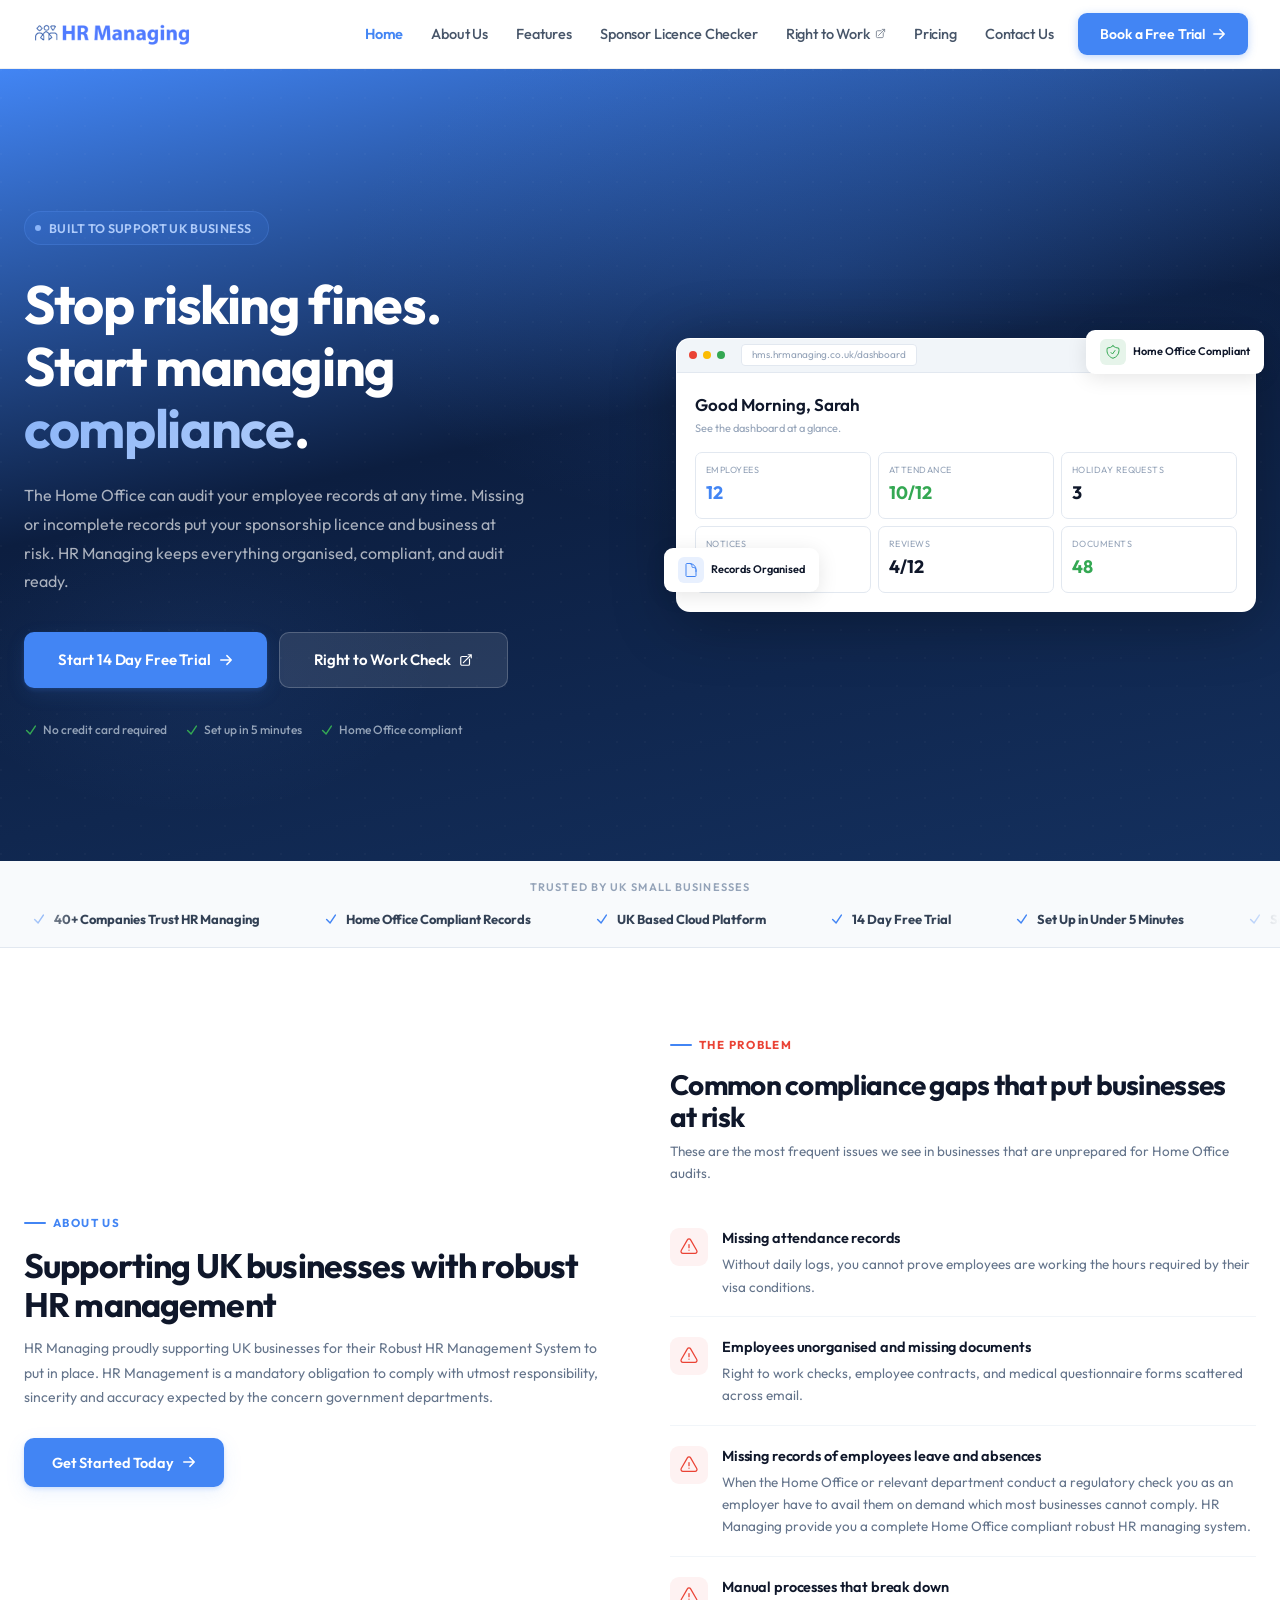
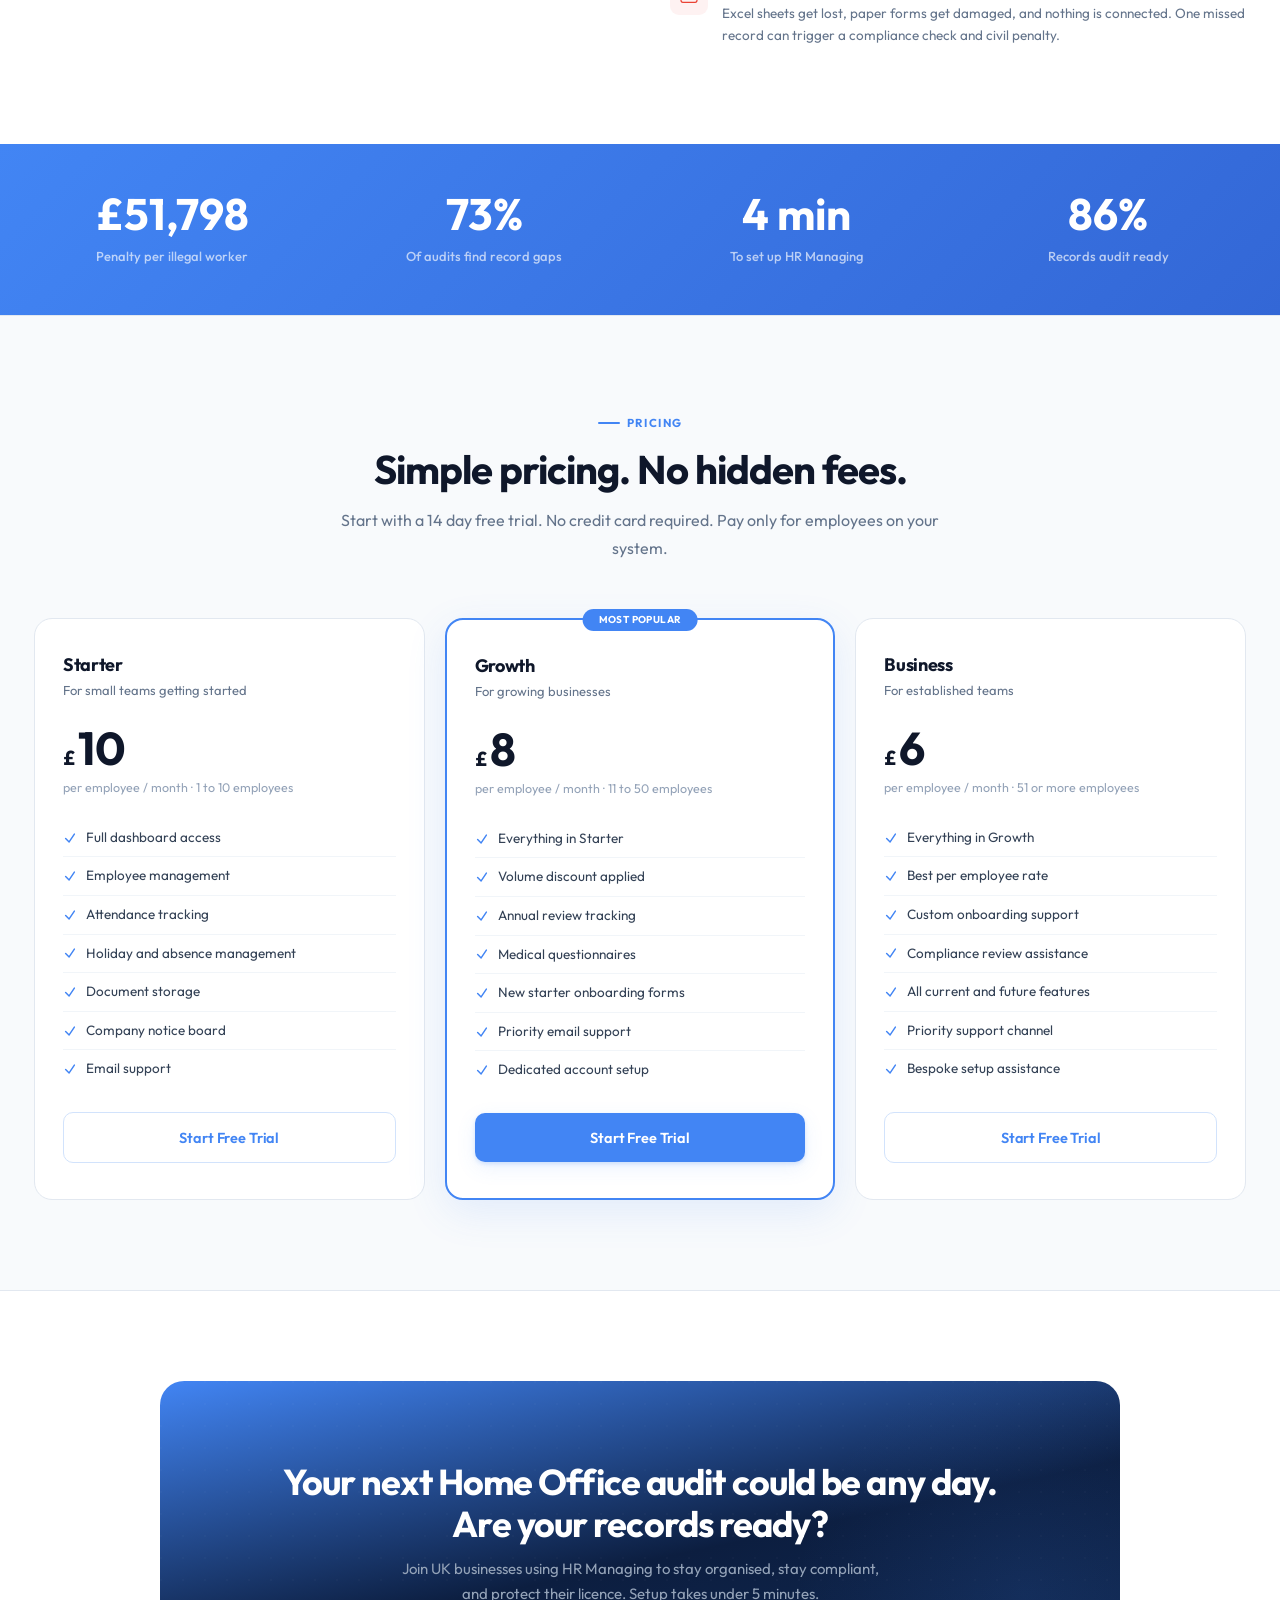
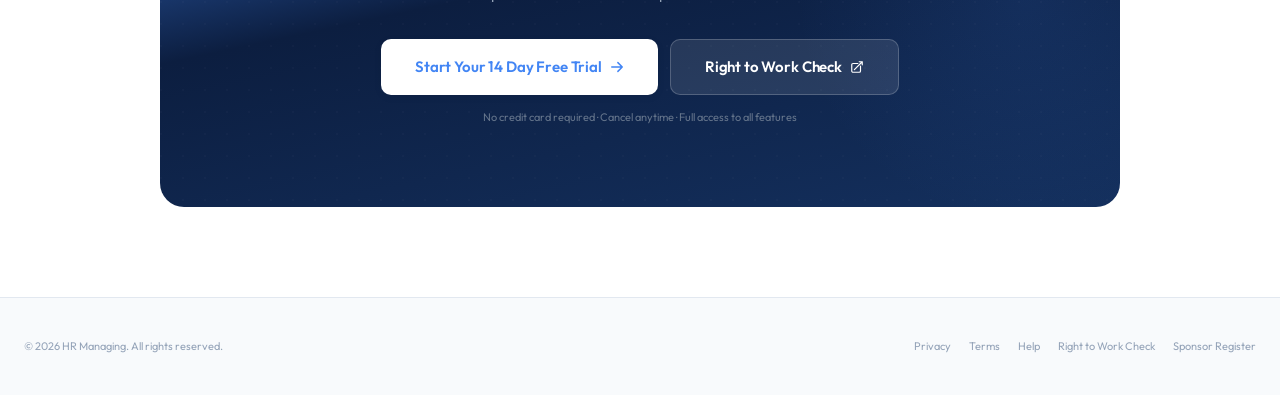
==== commit e72cc0ea: "changes the hero and updated the about us" ====
--- a/index.html
+++ b/index.html
@@ -84,7 +84,7 @@
 <section class="hero">
   <div class="hero-in">
     <div>
-      <div class="hero-badge reveal"><div class="hero-dot"></div>Built for UK Small Businesses</div>
+      <div class="hero-badge reveal"><div class="hero-dot"></div>Built to support UK business</div>
       <h1 class="reveal" style="transition-delay:.08s">Stop risking fines.<br>Start managing <em>compliance</em>.</h1>
       <p class="hero-sub reveal" style="transition-delay:.16s">The Home Office can audit your employee records at any time. Missing or incomplete records put your sponsorship licence and business at risk. HR Managing keeps everything organised, compliant, and audit ready.</p>
       <div class="hero-ctas reveal" style="transition-delay:.24s">
--- a/css/style.css
+++ b/css/style.css
@@ -453,6 +453,13 @@
 .footer-links a:hover { color:var(--b600); }
 
 /* ═══════════════════════════════════════════════════════
+   ABOUT / CONTACT GRIDS (base — overridden by breakpoints)
+   ═══════════════════════════════════════════════════════ */
+.about-grid { display:grid; grid-template-columns:1fr 1fr; gap:64px; align-items:center; }
+.contact-grid { display:grid; grid-template-columns:1fr 1fr; gap:64px; align-items:start; }
+.values-grid { display:grid; grid-template-columns:repeat(3,1fr); gap:20px; }
+
+/* ═══════════════════════════════════════════════════════
    RESPONSIVE
    ═══════════════════════════════════════════════════════ */
 @media(max-width:1080px) {
@@ -464,7 +471,9 @@
   .hero-vis { max-width:480px; margin:0 auto; }
   .prob-grid { grid-template-columns:1fr; }
   .stats-in { grid-template-columns:repeat(2,1fr); }
-  .about-grid, .contact-grid { grid-template-columns:1fr; gap:40px; }
+  .about-grid { grid-template-columns:1fr; gap:40px; }
+  .contact-grid { grid-template-columns:1fr; gap:40px; }
+  .values-grid { grid-template-columns:1fr 1fr; }
 }
 @media(max-width:768px) {
   .fg, .ug, .tg, .pg, .values-grid { grid-template-columns:1fr; }
@@ -475,5 +484,6 @@
   .footer-in { flex-direction:column; text-align:center; }
   .stats-in { grid-template-columns:1fr 1fr; }
   .mk-grid { grid-template-columns:repeat(2,1fr); }
-  .about-grid, .contact-grid { grid-template-columns:1fr; gap:32px; }
+  .about-grid { grid-template-columns:1fr; gap:32px; }
+  .contact-grid { grid-template-columns:1fr; gap:32px; }
 }
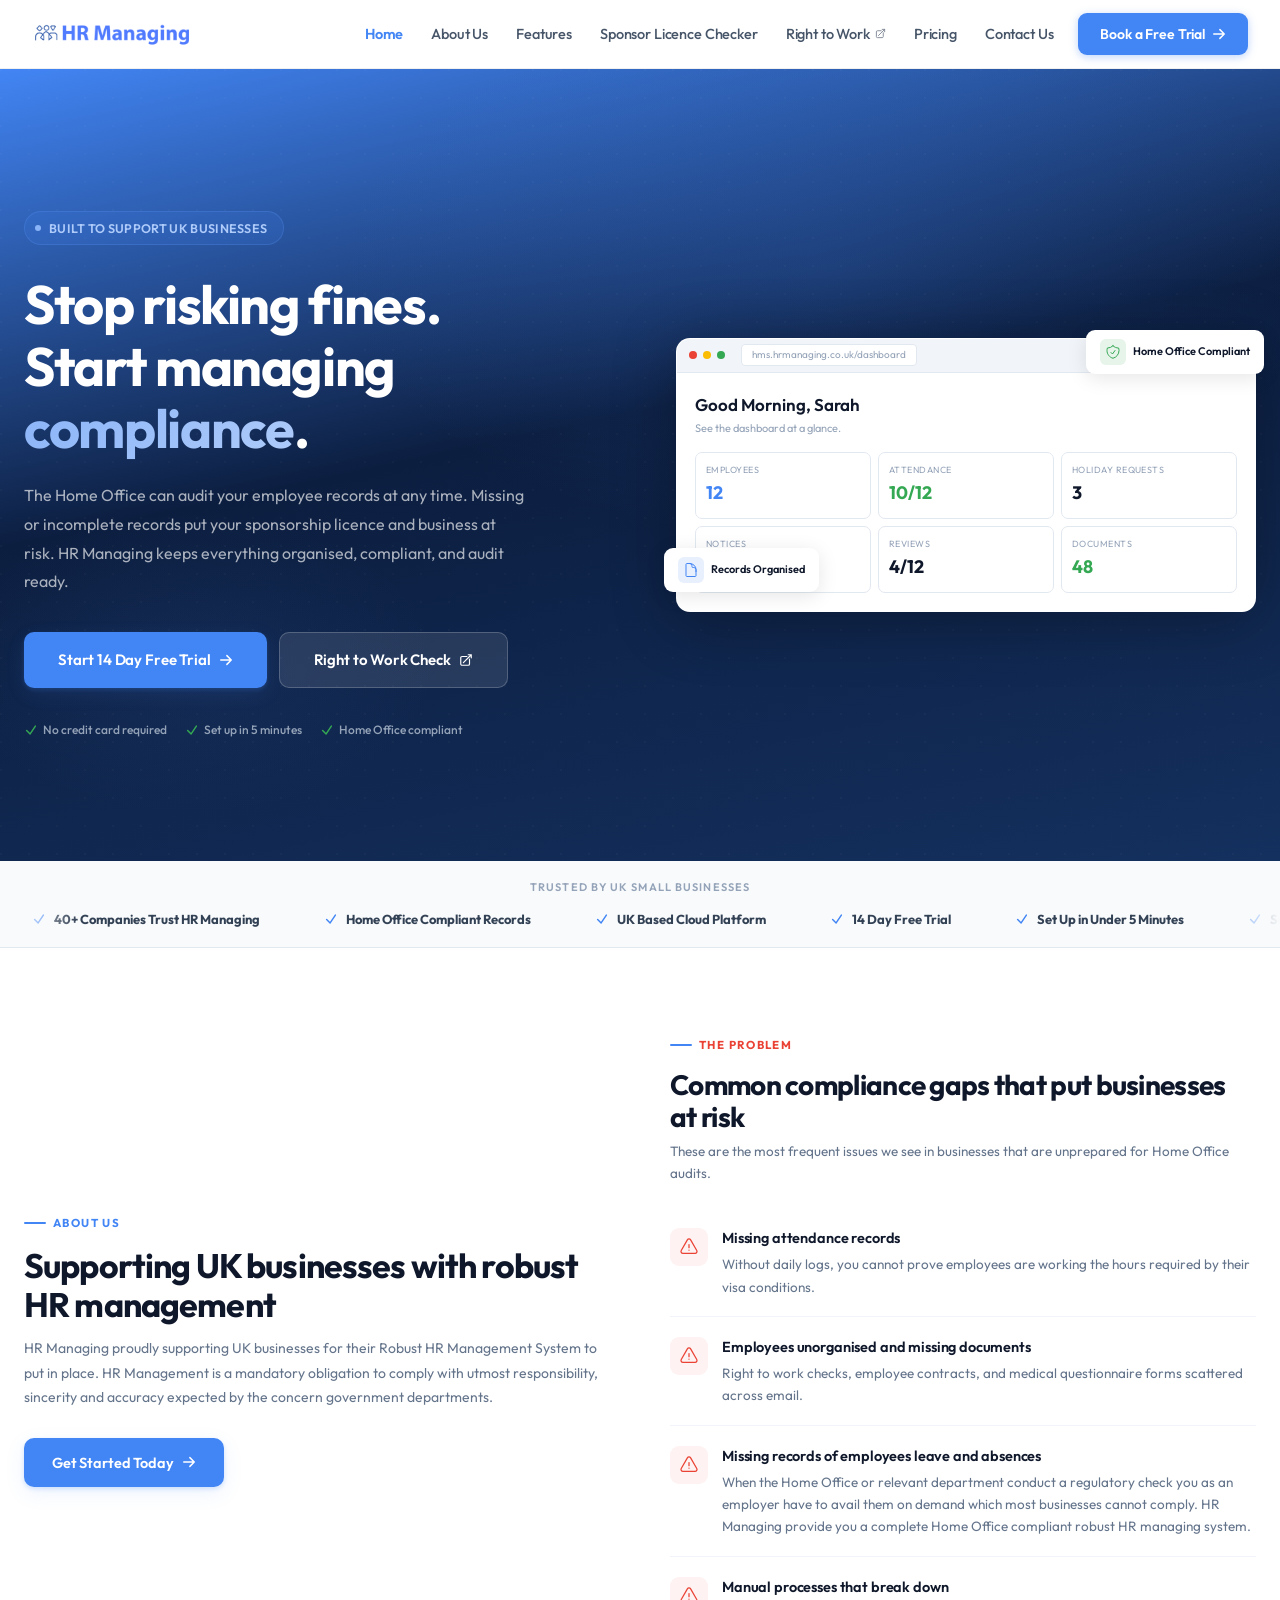
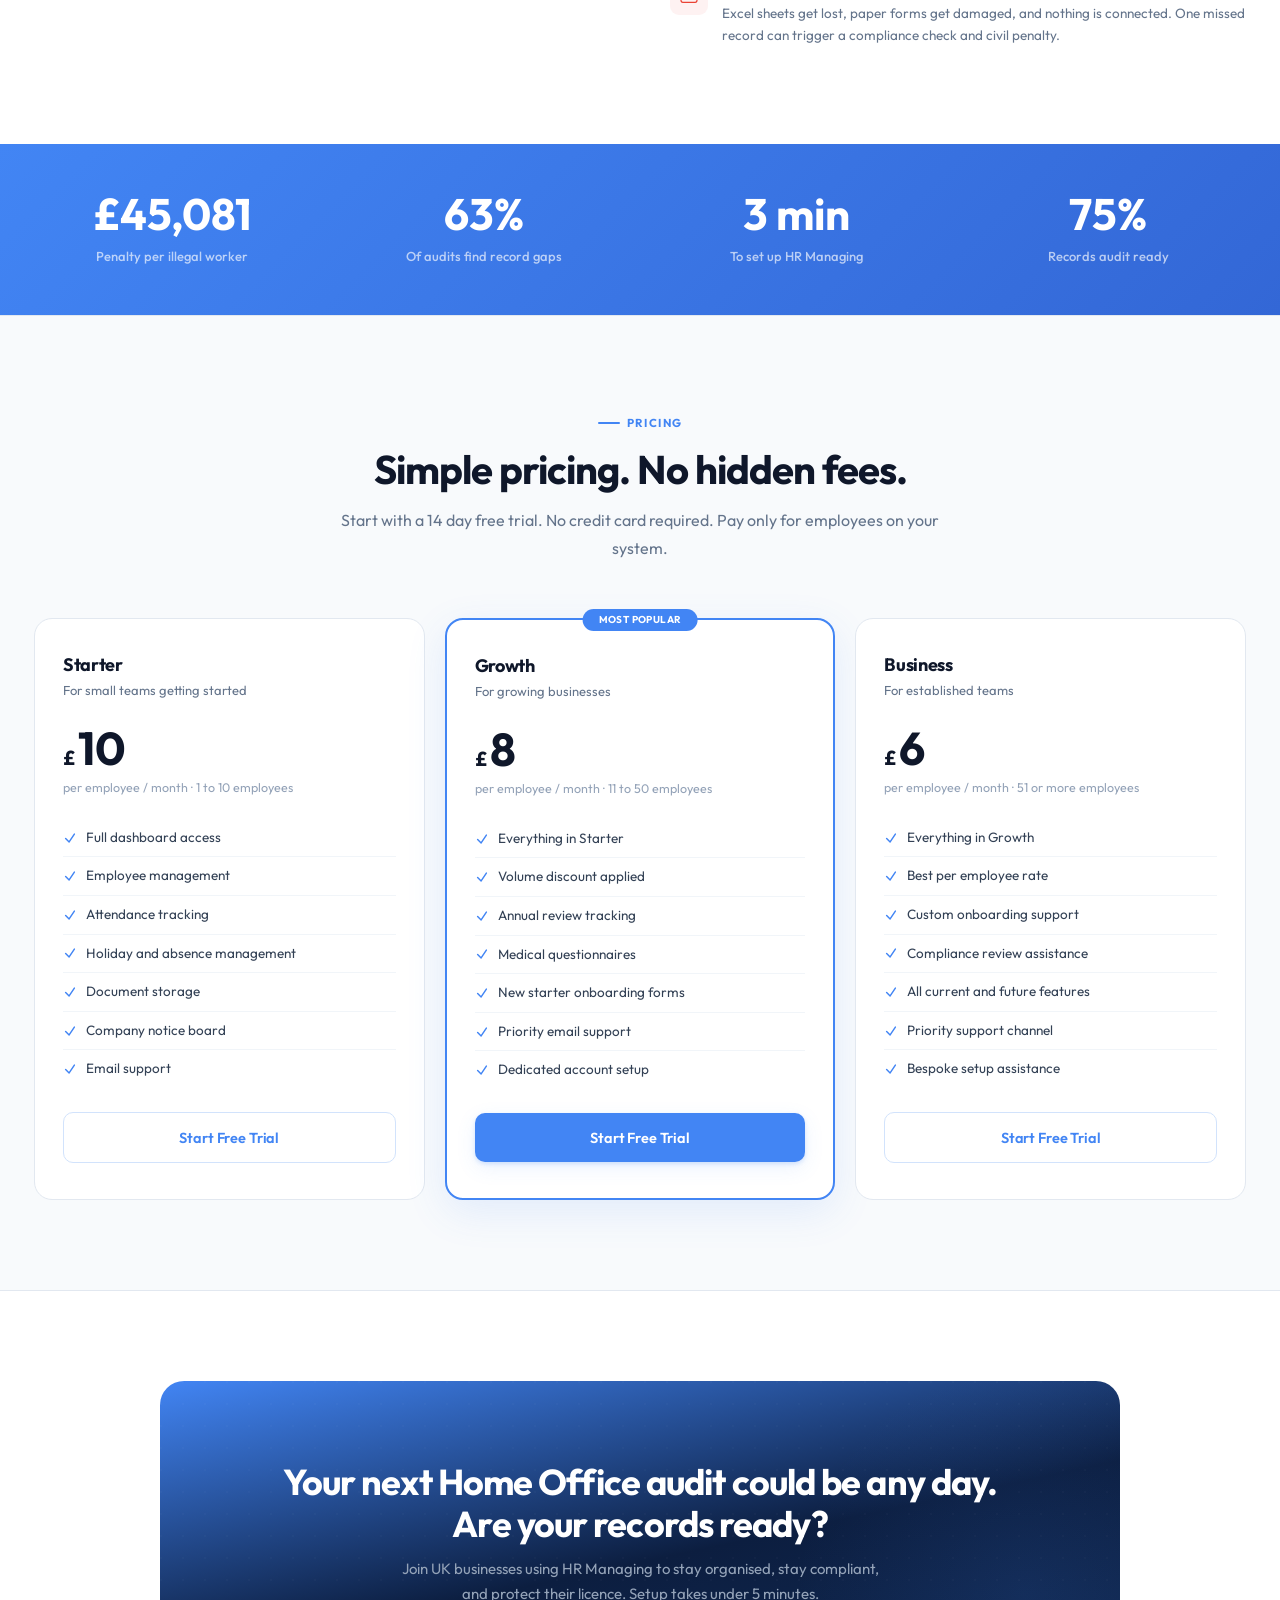
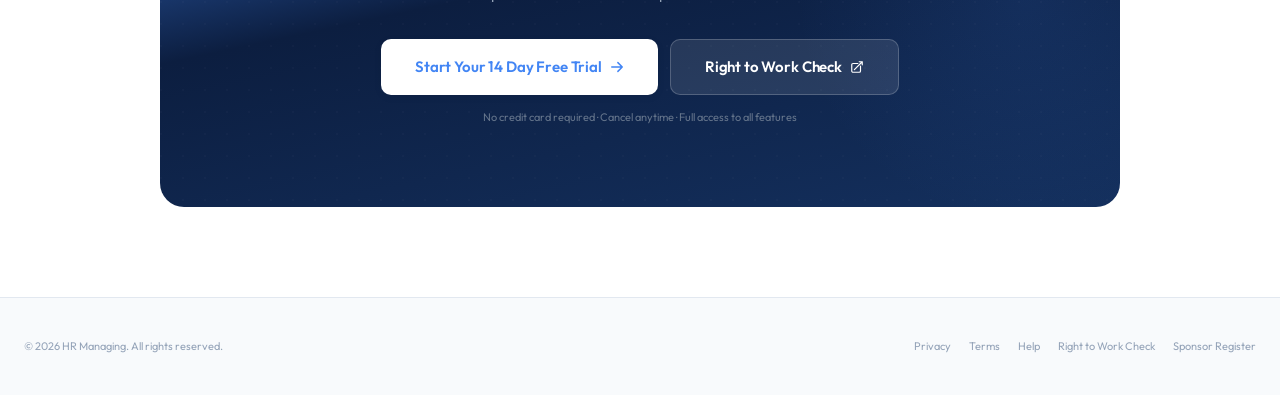
==== commit c9bacada: "Correct typo in hero section text" ====
--- a/index.html
+++ b/index.html
@@ -84,7 +84,7 @@
 <section class="hero">
   <div class="hero-in">
     <div>
-      <div class="hero-badge reveal"><div class="hero-dot"></div>Built to support UK business</div>
+      <div class="hero-badge reveal"><div class="hero-dot"></div>Built to support UK Businesses</div>
       <h1 class="reveal" style="transition-delay:.08s">Stop risking fines.<br>Start managing <em>compliance</em>.</h1>
       <p class="hero-sub reveal" style="transition-delay:.16s">The Home Office can audit your employee records at any time. Missing or incomplete records put your sponsorship licence and business at risk. HR Managing keeps everything organised, compliant, and audit ready.</p>
       <div class="hero-ctas reveal" style="transition-delay:.24s">
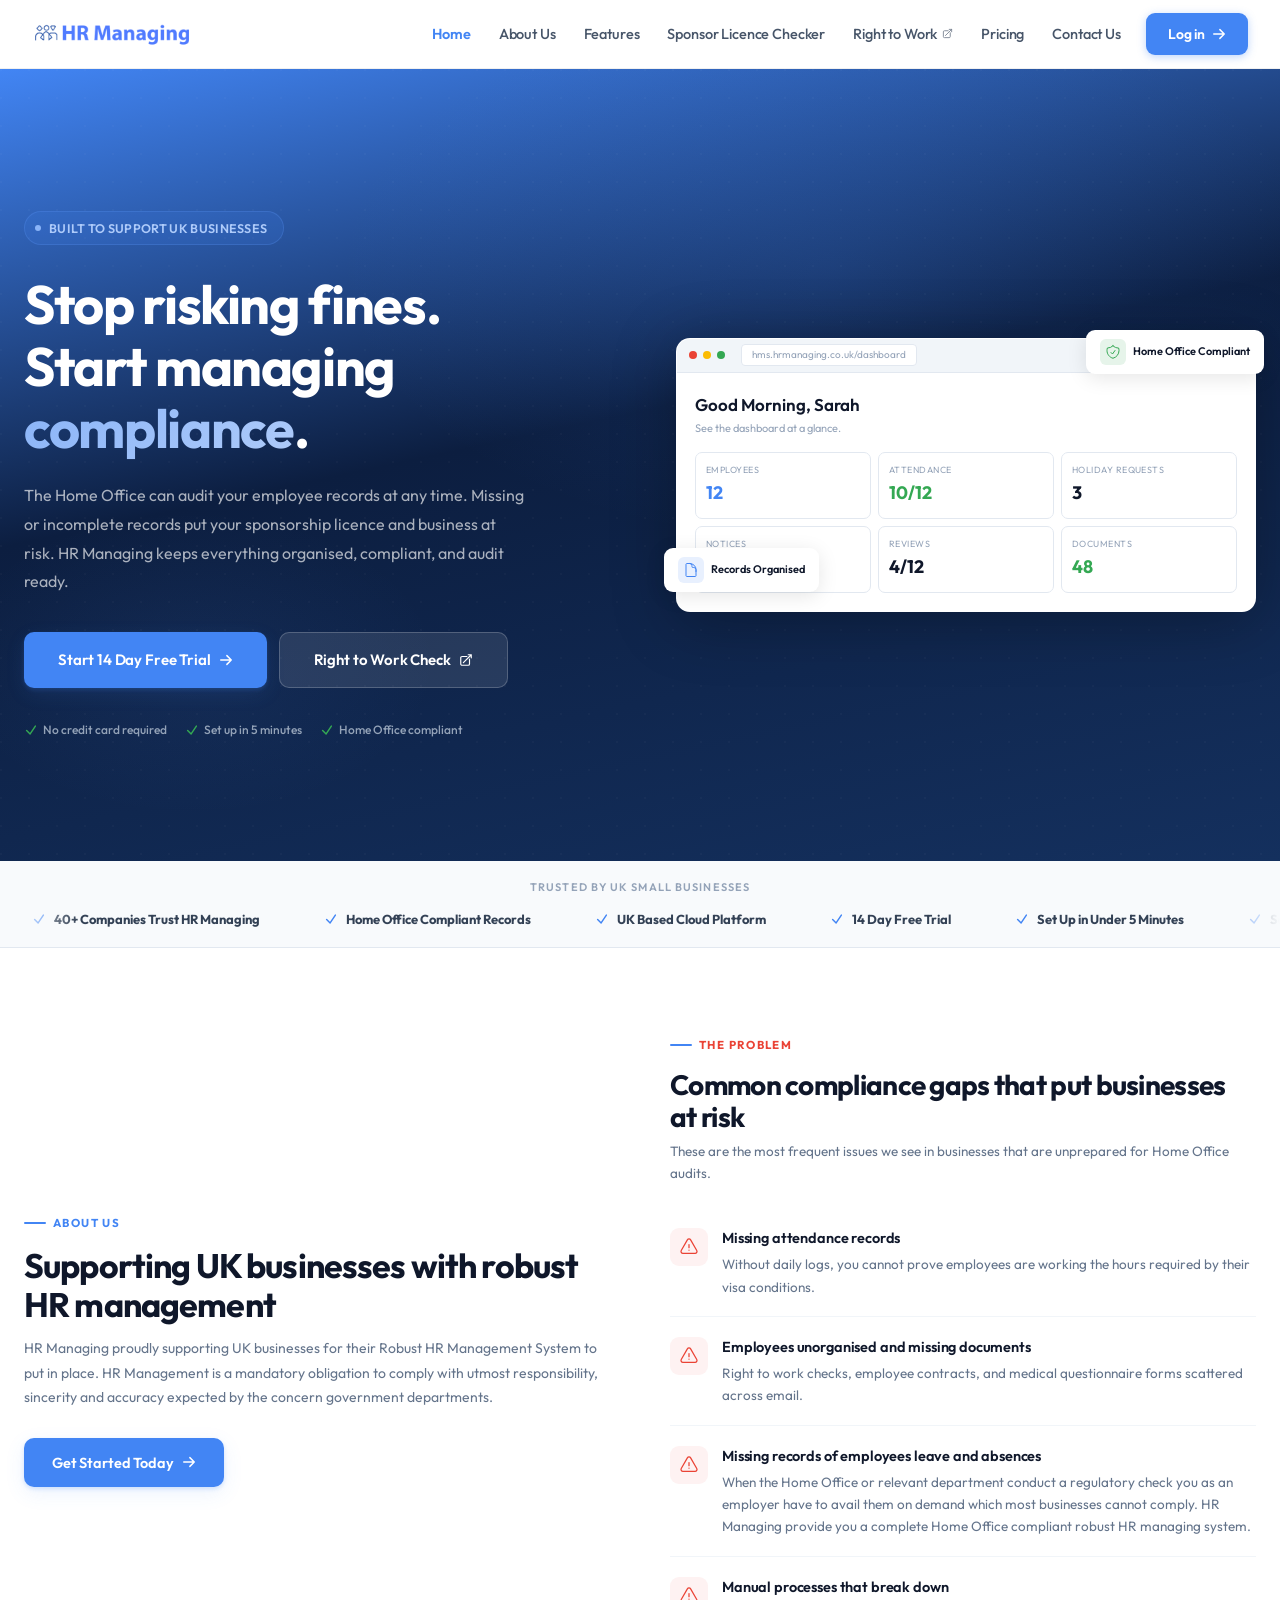
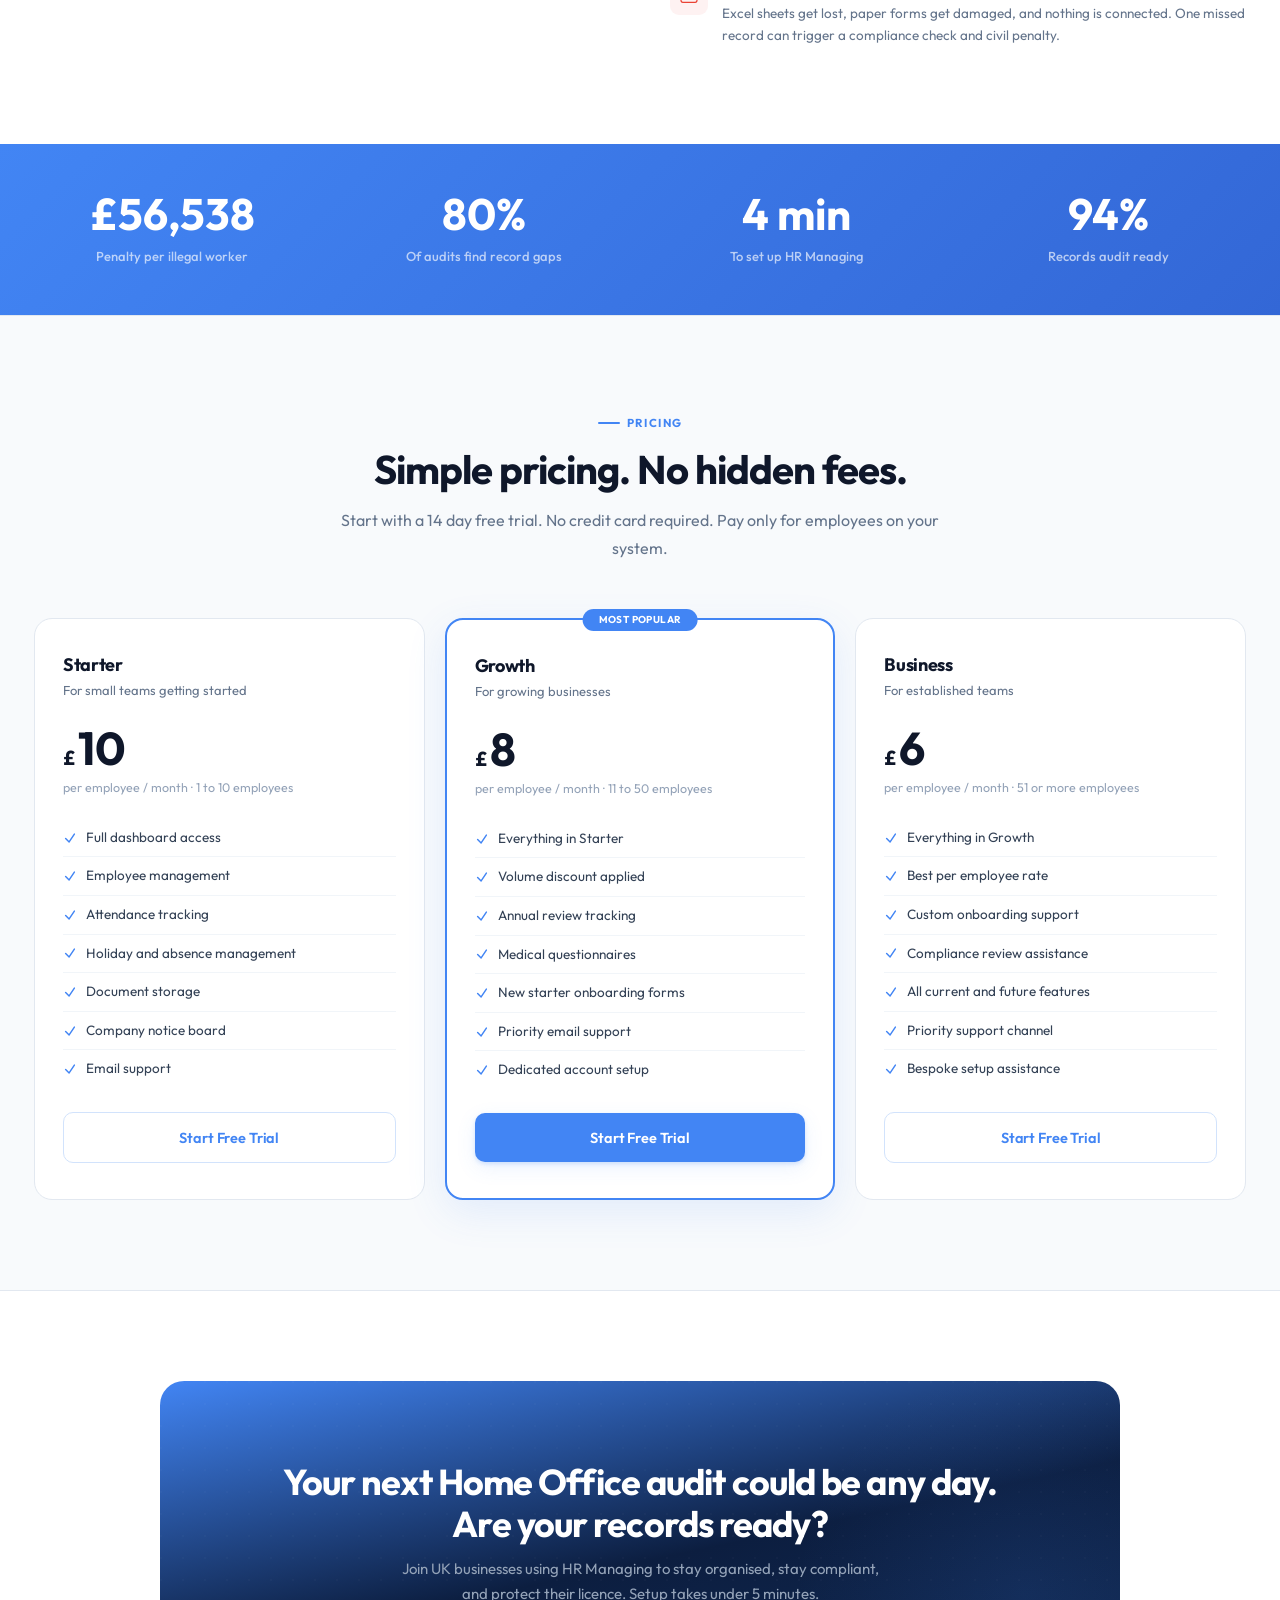
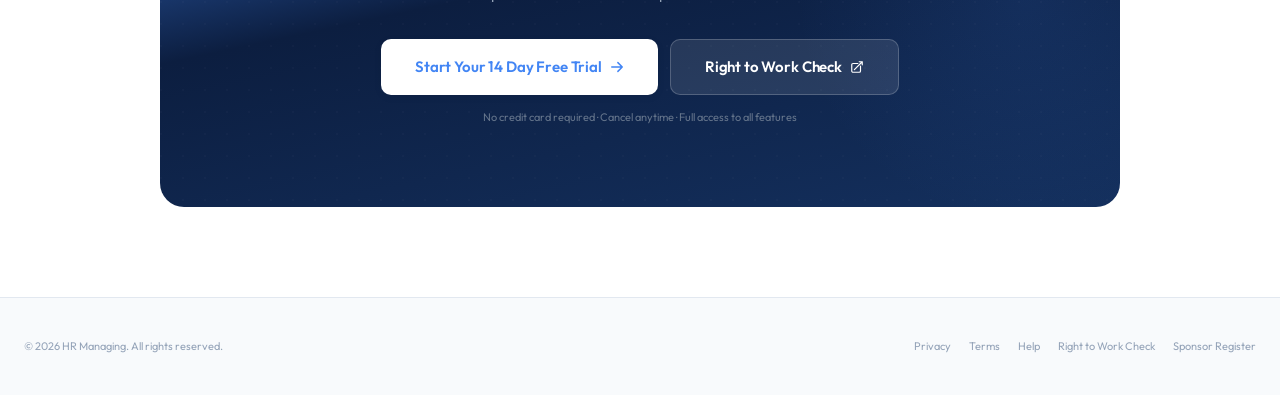
==== commit ad79b9c8: "replaced 'book a free tria' button with login button and the update to show the status if the revoke" ====
--- a/index.html
+++ b/index.html
@@ -54,7 +54,7 @@
       <a href="https://user-auth.apply-to-visit-or-stay-in-the-uk.homeoffice.gov.uk/auth/realms/ExternalChecker/protocol/openid-connect/auth?redirect_uri=https%3A%2F%2Fright-to-work.service.gov.uk%2Frtw-view%2Fchecker-details%2Fredirection&state=46e5a3be7d4324e58a7e73ad641fcfc8&client_id=external-checker-rtwr&nonce=197c39160ec27401a6d055d435554153&response_type=code&scope=openid%20email%20profile" class="nl" target="_blank" rel="noopener noreferrer">Right to Work <svg width="11" height="11"><use href="#i-ext"/></svg></a>
       <a href="#pricing" class="nl">Pricing</a>
       <a href="contact.html" class="nl">Contact Us</a>
-      <a href="https://hms.hrmanaging.co.uk/company-request" class="nav-cta" target="_blank" rel="noopener">Book a Free Trial <svg width="14" height="14"><use href="#i-arrow"/></svg></a>
+      <a href="https://hms.hrmanaging.co.uk" class="nav-cta" target="_blank" rel="noopener">Log in <svg width="14" height="14"><use href="#i-arrow"/></svg></a>
     </div>
     <button class="mob-tog" onclick="document.getElementById('mob-menu').classList.add('open')" aria-label="Open menu">
       <svg width="22" height="22"><use href="#i-menu"/></svg>
